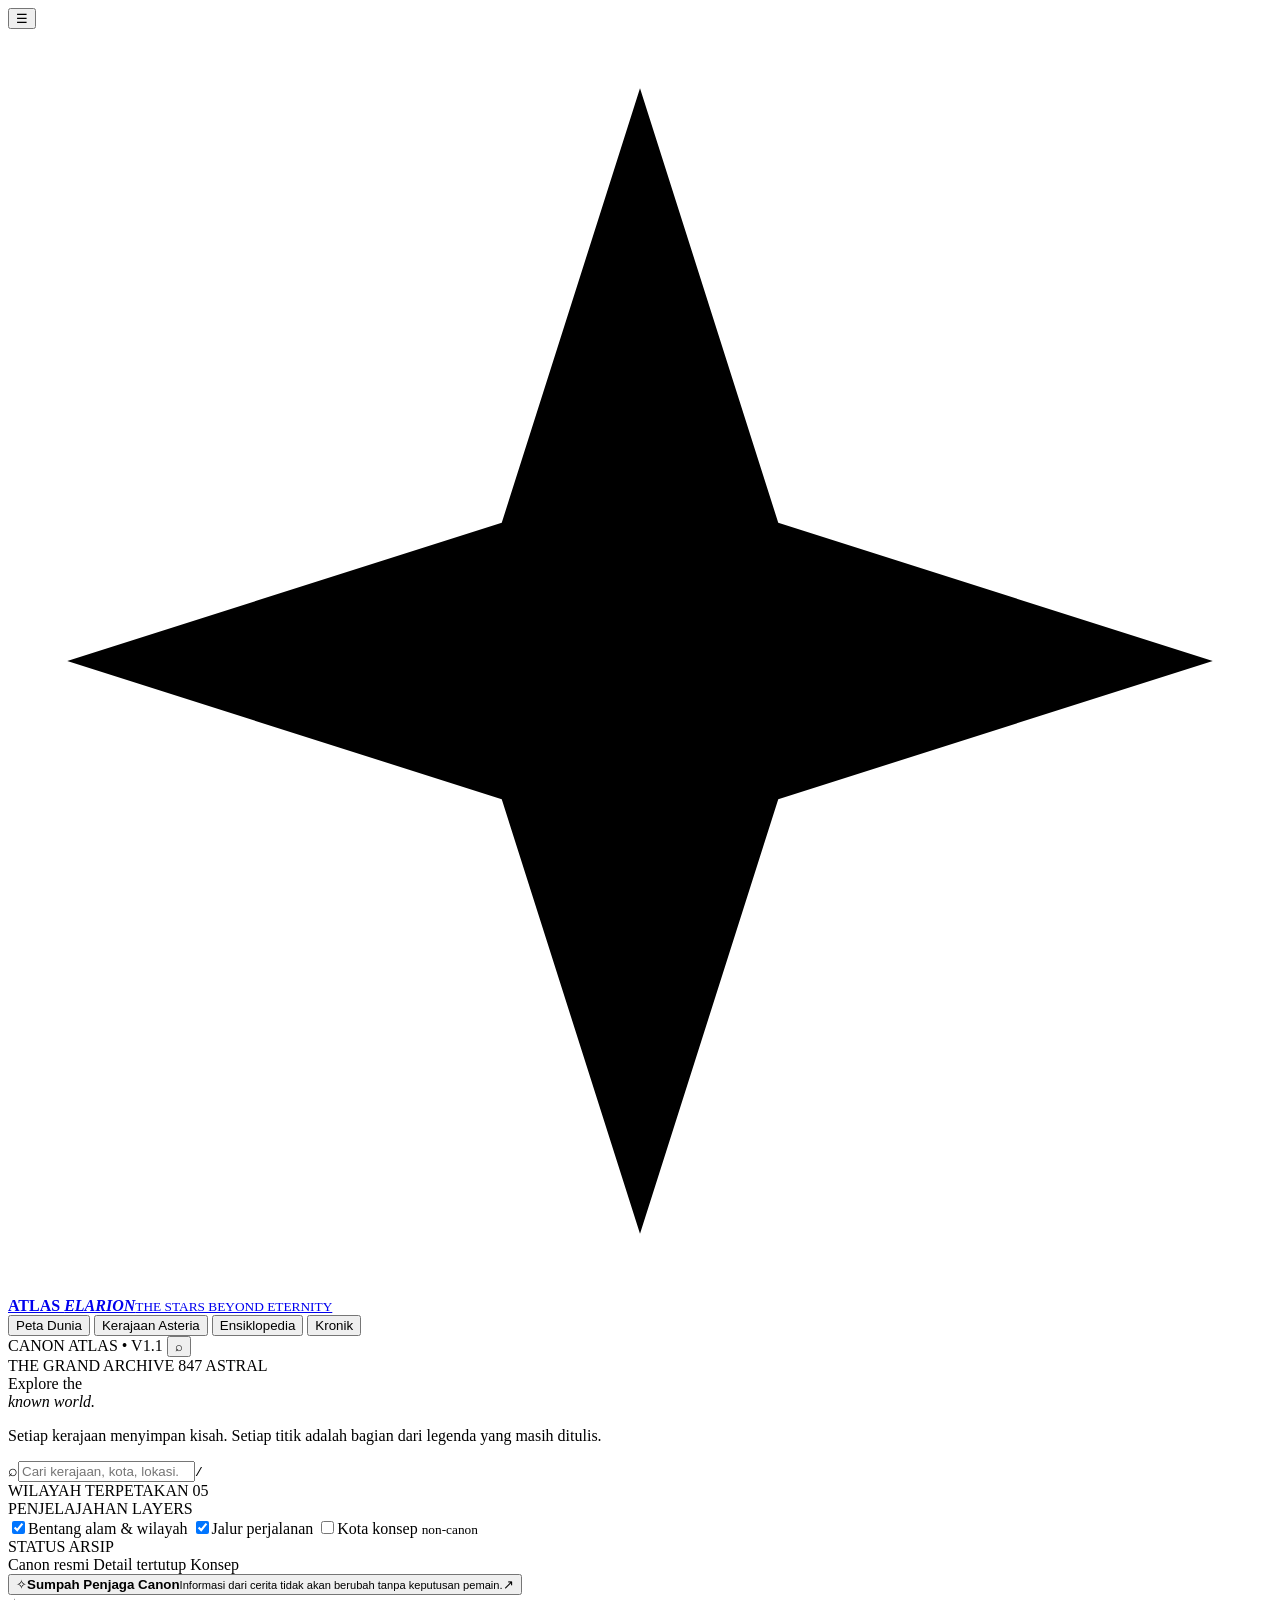
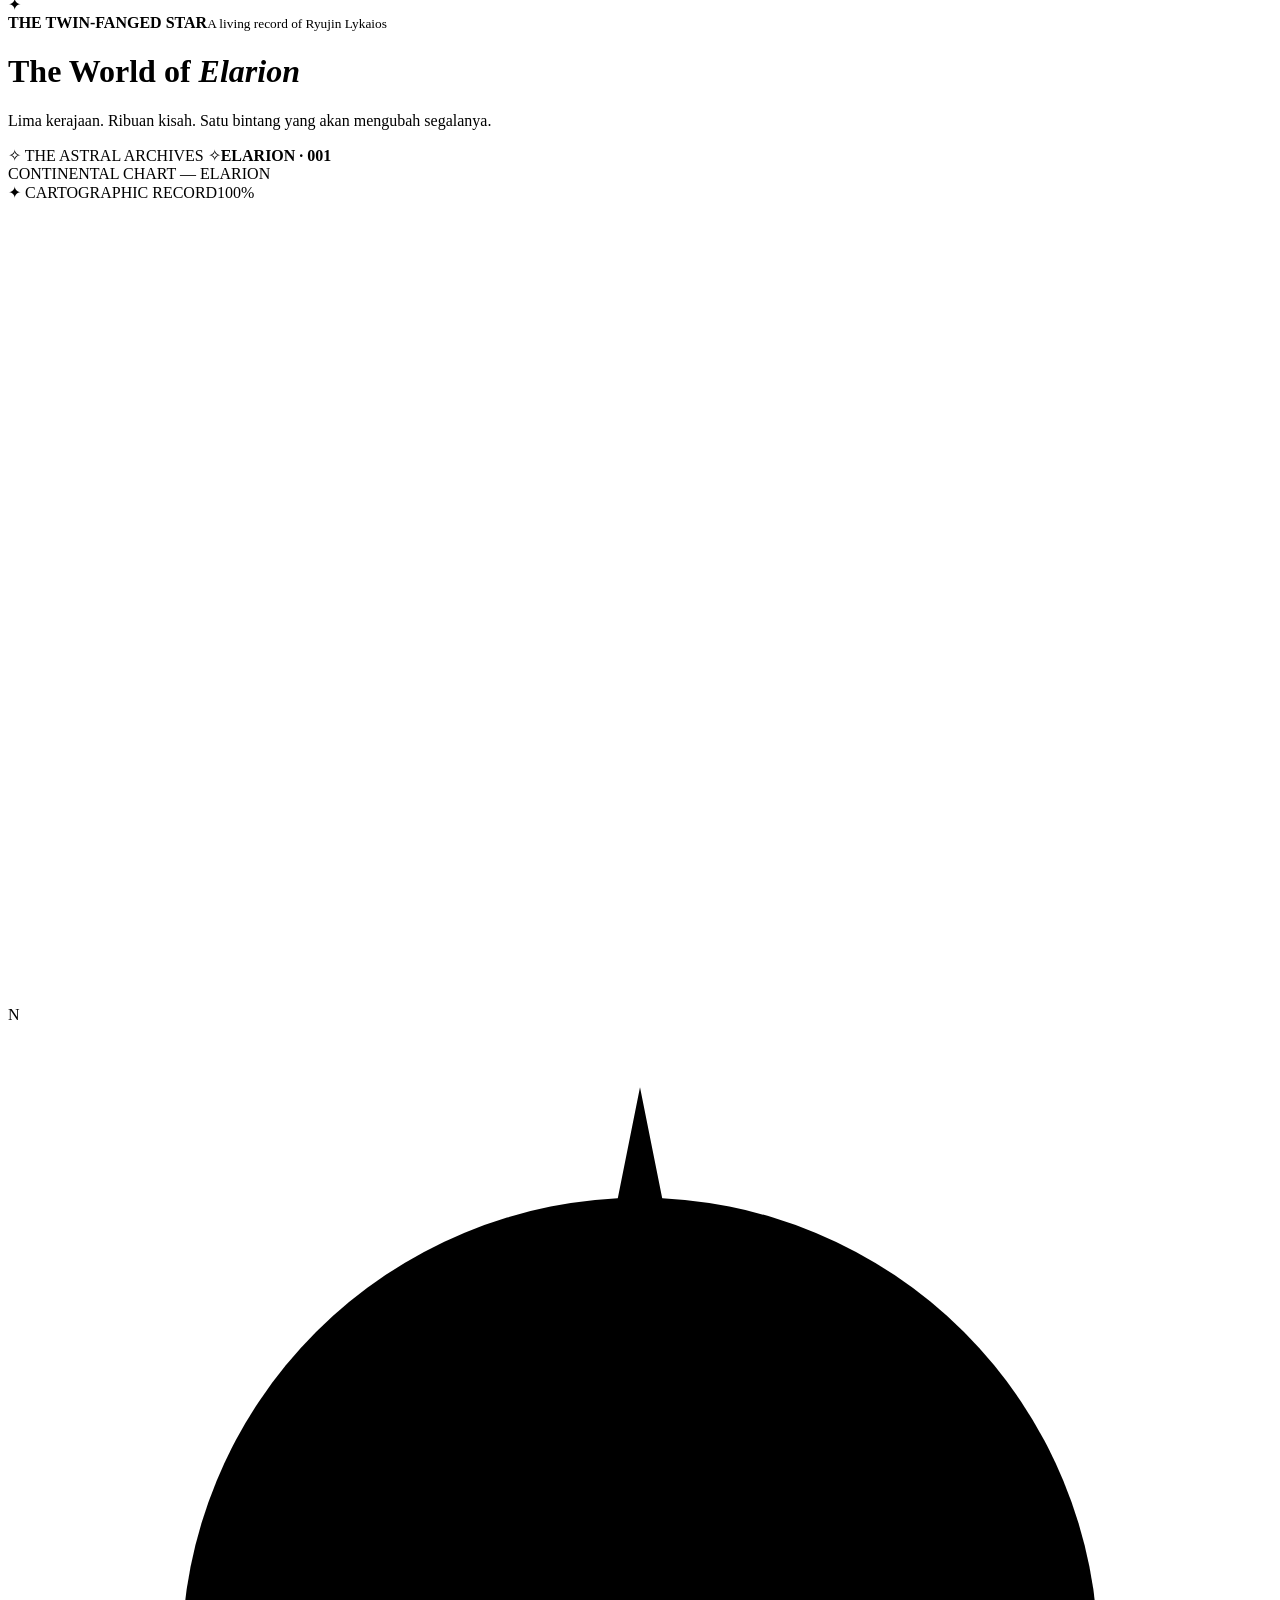
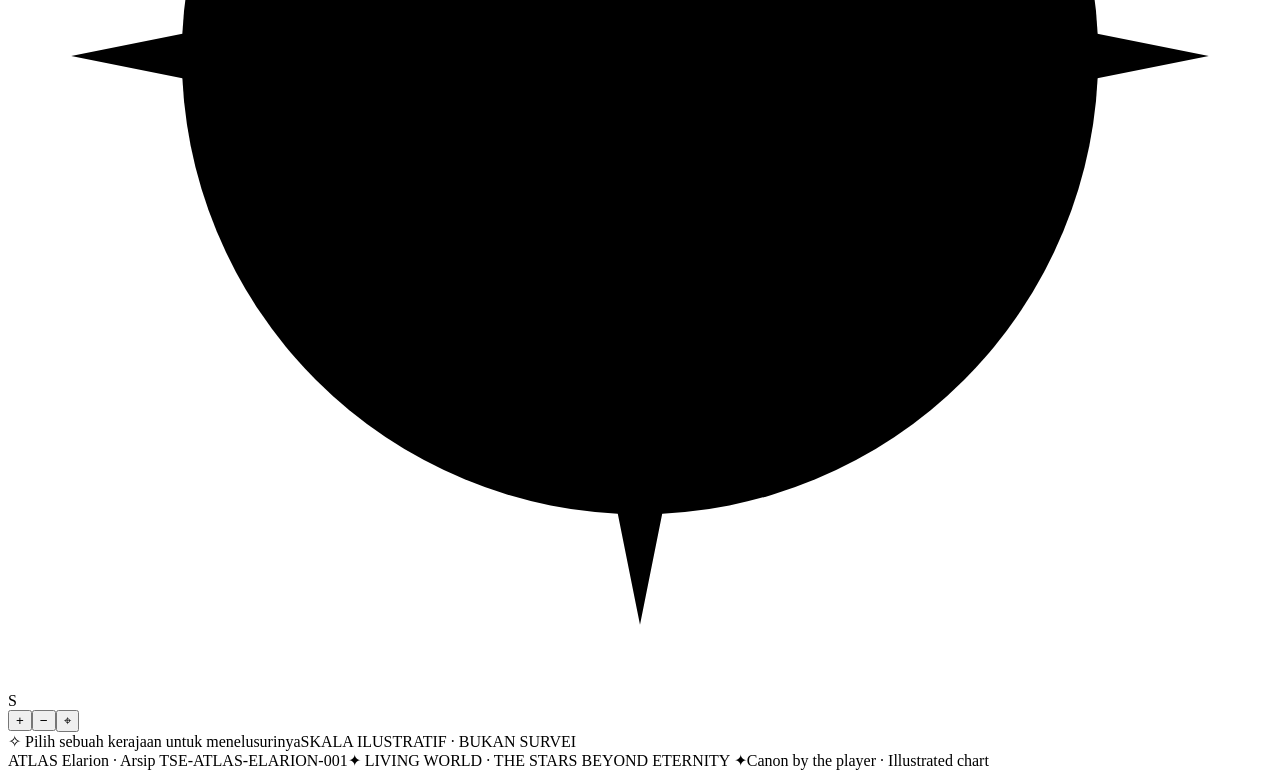
==== atlas-elarion/index.html @ 2f7788b4 "Create standalone Elarion Atlas shell" ====
<!doctype html>
<html lang="id">
<head>
<meta charset="utf-8">
<meta name="viewport" content="width=device-width, initial-scale=1, viewport-fit=cover">
<meta name="theme-color" content="#0b151c">
<meta name="description" content="Atlas interaktif resmi Elarion — jelajahi Asteria, Avelorn, kerajaan tetangga, lokasi dan kronik The Stars Beyond Eternity.">
<meta property="og:title" content="Atlas Resmi Elarion | The Stars Beyond Eternity">
<meta property="og:description" content="A living fantasy atlas. From kingdoms to the streets of Avelorn.">
<title>Atlas Resmi Elarion — The Stars Beyond Eternity</title>
<link rel="icon" href="./icon.svg" type="image/svg+xml">
<link rel="preconnect" href="https://fonts.googleapis.com">
<link rel="preconnect" href="https://fonts.gstatic.com" crossorigin>
<link href="https://fonts.googleapis.com/css2?family=Cinzel:wght@400;500;600;700&family=DM+Sans:wght@400;500;600;700&family=Marcellus&display=swap" rel="stylesheet">
<link rel="stylesheet" href="./style.css">
<script src="./data.js" defer></script>
<script src="./app.js" defer></script>
</head>
<body>
<div class="grain" aria-hidden="true"></div>
<div class="app-shell" id="app">
 <header class="topbar">
  <button class="icon-button mobile-menu" id="menuBtn" aria-label="Buka navigasi">☰</button>
  <a class="brand" href="#world" aria-label="Kembali ke Atlas Elarion">
   <span class="brand-mark"><svg viewBox="0 0 64 64" aria-hidden="true"><path d="M32 3 39 25 61 32 39 39 32 61 25 39 3 32 25 25Z"/><circle cx="32" cy="32" r="8"/></svg></span>
   <span><strong>ATLAS <em>ELARION</em></strong><small>THE STARS BEYOND ETERNITY</small></span>
  </a>
  <nav class="topnav" aria-label="Navigasi utama">
   <button class="nav-link is-active" data-top="world">Peta Dunia</button>
   <button class="nav-link" data-top="asteria">Kerajaan Asteria</button>
   <button class="nav-link" data-top="catalog">Ensiklopedia</button>
   <button class="nav-link" data-top="chronicle">Kronik</button>
  </nav>
  <div class="top-actions">
   <span class="top-edition"><span class="live-dot"></span> CANON ATLAS • V1.1</span>
   <button class="icon-button" id="searchShortcut" aria-label="Cari lokasi">⌕</button>
  </div>
 </header>
 <aside class="sidebar" id="sidebar">
  <div class="sidebar-scroll">
    <div class="eyebrow">THE GRAND ARCHIVE <span class="line"></span> 847 ASTRAL</div>
    <div class="sidebar-title">Explore the<br><em>known world.</em></div>
    <p class="sidebar-desc">Setiap kerajaan menyimpan kisah. Setiap titik adalah bagian dari legenda yang masih ditulis.</p>
    <label class="search-box" for="searchInput"><span>⌕</span><input id="searchInput" type="search" placeholder="Cari kerajaan, kota, lokasi..." autocomplete="off"><kbd>/</kbd></label>
    <div id="searchResults" class="search-results" hidden></div>
    <div class="sidebar-section-title">WILAYAH TERPETAKAN <span>05</span></div>
    <div id="realmList" class="realm-list"></div>
    <div class="sidebar-section-title">PENJELAJAHAN <span>LAYERS</span></div>
    <div class="layer-list">
      <label class="layer-line"><input id="terrainToggle" type="checkbox" checked><span class="checkmark"></span><span>Bentang alam & wilayah</span></label>
      <label class="layer-line"><input id="roadToggle" type="checkbox" checked><span class="checkmark"></span><span>Jalur perjalanan</span></label>
      <label class="layer-line"><input id="conceptToggle" type="checkbox"><span class="checkmark"></span><span>Kota konsep <small>non-canon</small></span></label>
    </div>
    <div class="sidebar-section-title">STATUS ARSIP</div>
    <div class="legend-grid"><span><i class="legend-dot official"></i> Canon resmi</span><span><i class="legend-dot limited"></i> Detail tertutup</span><span><i class="legend-dot draft"></i> Konsep</span></div>
    <button class="archive-note" id="canonInfo"><span>✧</span><span><strong>Sumpah Penjaga Canon</strong><small>Informasi dari cerita tidak akan berubah tanpa keputusan pemain.</small></span><span>↗</span></button>
  </div>
  <div class="sidebar-footer"><span>✦</span><div><strong>THE TWIN-FANGED STAR</strong><small>A living record of Ryujin Lykaios</small></div></div>
 </aside>
 <div id="mobileShade" class="mobile-shade"></div>
 <main class="main-area">
  <div class="atlas-heading">
   <div><div id="breadcrumbs" class="breadcrumbs"></div><h1 id="mapTitle">The World of <em>Elarion</em></h1><p id="mapSubtitle">Lima kerajaan. Ribuan kisah. Satu bintang yang akan mengubah segalanya.</p></div>
   <div class="header-coordinates"><span>✧ THE ASTRAL ARCHIVES ✧</span><strong id="mapCode">ELARION · 001</strong></div>
  </div>
  <section id="atlasView" class="atlas-workspace" aria-label="Peta interaktif">
    <div class="map-card">
      <div class="map-topline"><span><i class="gold-square"></i><span id="mapRegionLabel">CONTINENTAL CHART — ELARION</span></span><div class="map-top-right"><span class="map-live">✦ CARTOGRAPHIC RECORD</span><span id="zoomVal">100%</span></div></div>
      <div id="mapStage" class="map-stage"><svg id="mapSvg" xmlns="http://www.w3.org/2000/svg" viewBox="0 0 1200 760" role="img" aria-label="Peta interaktif dunia Elarion"></svg><div id="mapTooltip" class="map-tooltip" hidden></div><div class="map-vignette"></div><div class="compass" aria-hidden="true"><span>N</span><svg viewBox="0 0 80 80"><circle cx="40" cy="40" r="29"/><path d="M40 4 46 34 76 40 46 46 40 76 34 46 4 40 34 34Z"/><circle cx="40" cy="40" r="5"/></svg><span>S</span></div><div class="map-controls"><button id="zoomIn" aria-label="Perbesar peta">+</button><button id="zoomOut" aria-label="Perkecil peta">−</button><button id="zoomReset" title="Kembali ke ukuran awal" aria-label="Reset zoom">⌖</button></div><div class="map-bottom"><span>✧ <span id="mapHint">Pilih sebuah kerajaan untuk menelusurinya</span></span><span>SKALA ILUSTRATIF · BUKAN SURVEI</span></div></div>
    </div>
    <aside id="dossier" class="dossier" aria-live="polite"></aside>
  </section>
  <section id="catalogView" class="content-view" hidden><div class="content-heading"><span class="eyebrow">THE GRAND ARCHIVE · INDEX</span><h2>Ensiklopedia <em>Lokasi</em></h2><p>Temukan setiap kerajaan, pemukiman, dan lokasi yang telah dicatat. Data canon dibedakan dari konsep pengembangan.</p></div><div id="catalogFilters" class="catalog-filters"></div><div id="catalogGrid" class="catalog-grid"></div></section>
  <section id="chronicleView" class="content-view" hidden><div class="content-heading"><span class="eyebrow">THE ASTRAL CHRONICLE</span><h2>Jejak Sang <em>Bintang</em></h2><p>Peristiwa-peristiwa yang membentuk geografi perjalanan Ryujin Lykaios.</p></div><div id="timeline" class="timeline"></div></section>
  <footer class="main-footer"><span>ATLAS Elarion · Arsip TSE-ATLAS-ELARION-001</span><span>✦ LIVING WORLD · THE STARS BEYOND ETERNITY ✦</span><span>Canon by the player · Illustrated chart</span></footer>
 </main>
</div>
<div id="infoModal" class="modal-wrap" hidden><div class="modal-shade" data-close></div><div class="modal" role="dialog" aria-modal="true" aria-labelledby="modalTitle"><button class="modal-x" data-close aria-label="Tutup">✕</button><div class="eyebrow">ARCHIVE CHARTER</div><h2 id="modalTitle">Penjaga <em>Canon</em></h2><div id="modalContent"></div><button class="ornate-button" data-close>Tutup Arsip</button></div></div>
</body>
</html>
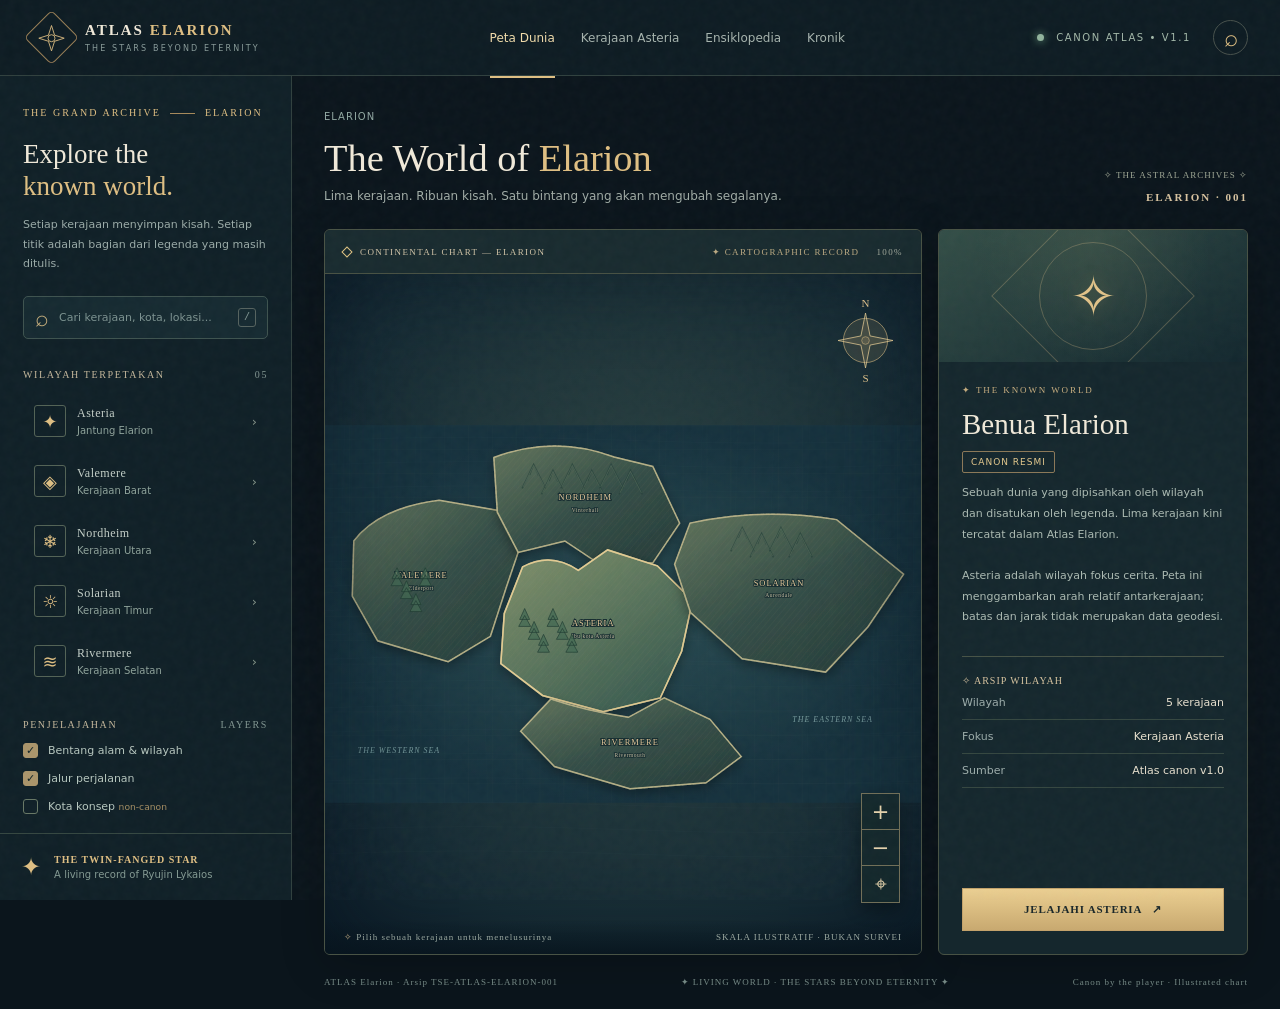
==== commit 533af074: "Refine atlas interactions and canon-safe labels" ====
--- a/atlas-elarion/index.html
+++ b/atlas-elarion/index.html
@@ -38,7 +38,7 @@
  </header>
  <aside class="sidebar" id="sidebar">
   <div class="sidebar-scroll">
-    <div class="eyebrow">THE GRAND ARCHIVE <span class="line"></span> 847 ASTRAL</div>
+    <div class="eyebrow">THE GRAND ARCHIVE <span class="line"></span> ELARION</div>
     <div class="sidebar-title">Explore the<br><em>known world.</em></div>
     <p class="sidebar-desc">Setiap kerajaan menyimpan kisah. Setiap titik adalah bagian dari legenda yang masih ditulis.</p>
     <label class="search-box" for="searchInput"><span>⌕</span><input id="searchInput" type="search" placeholder="Cari kerajaan, kota, lokasi..." autocomplete="off"><kbd>/</kbd></label>
--- a/atlas-elarion/style.css
+++ b/atlas-elarion/style.css
@@ -0,0 +1,3 @@
+:root{--bg:#0b151c;--surface:#10212a;--surface2:#162932;--surface3:#1d3339;--line:#354445;--gold:#dfbf83;--gold-muted:#a68a5b;--text:#f0e9d9;--muted:#99a8a4;--mint:#9db6a4;--sans:"DM Sans",system-ui,sans-serif;--serif:"Cinzel",Georgia,serif;--literary:"Marcellus",Georgia,serif}
+*{box-sizing:border-box}html{scroll-behavior:smooth}body{margin:0;background:var(--bg);color:var(--text);font-family:var(--sans);font-size:13px}button,input{font:inherit}button{cursor:pointer}button:focus-visible,a:focus-visible,input:focus-visible{outline:2px solid var(--gold);outline-offset:3px}a{color:inherit;text-decoration:none}[hidden]{display:none!important}.grain{position:fixed;inset:0;pointer-events:none;z-index:50;opacity:.10;background-image:url("data:image/svg+xml,%3Csvg viewBox='0 0 150 150' xmlns='http://www.w3.org/2000/svg'%3E%3Cfilter id='n'%3E%3CfeTurbulence type='fractalNoise' baseFrequency='.7' numOctaves='3' stitchTiles='stitch'/%3E%3C/filter%3E%3Crect width='100%25' height='100%25' filter='url(%23n)' opacity='.3'/%3E%3C/svg%3E")}
+.app-shell{display:grid;grid-template-columns:292px minmax(0,1fr);grid-template-rows:76px minmax(0,1fr);min-height:100vh}.topbar{height:76px;grid-column:1/-1;display:flex;align-items:center;padding:0 32px;border-bottom:1px solid #30403e;background:#0e1c23;position:sticky;top:0;z-index:22;gap:26px}.brand{display:flex;align-items:center;gap:14px;min-width:265px}.brand-mark{width:39px;height:39px;border:1px solid #997e56;display:grid;place-items:center;transform:rotate(45deg);border-radius:5px}.brand-mark svg{transform:rotate(-45deg);width:28px;fill:none;stroke:var(--gold);stroke-width:2}.brand strong{font-family:var(--serif);font-size:15px;letter-spacing:2px;font-weight:600;display:block}.brand em{color:var(--gold);font-style:normal}.brand small{font-size:8px;letter-spacing:2.15px;color:#899b99;display:block;margin-top:5px}.topnav{display:flex;align-items:center;align-self:stretch;gap:26px;margin:auto}.nav-link{background:none;border:0;color:#a7b4ae;padding:4px 0;position:relative;font-size:12px;white-space:nowrap}.nav-link.is-active{color:#f0dbaa}.nav-link.is-active:after{content:"";position:absolute;bottom:-29px;height:2px;left:0;right:0;background:var(--gold)}.top-actions{display:flex;align-items:center;gap:22px}.top-edition{font-size:10px;letter-spacing:1.6px;color:#a3b8a9;white-space:nowrap}.live-dot{display:inline-block;width:7px;height:7px;border-radius:50%;background:#91b49d;margin-right:7px;box-shadow:0 0 8px #6fa584}.icon-button{border:1px solid #47514c;background:transparent;color:var(--gold);border-radius:50%;height:35px;width:35px;font-size:24px;display:grid;place-items:center}.mobile-menu{display:none}.sidebar{background:#102027;border-right:1px solid #30403e;min-height:calc(100vh - 76px);display:flex;flex-direction:column;position:sticky;top:76px;height:calc(100vh - 76px);z-index:17}.sidebar-scroll{overflow:auto;flex:1;padding:31px 23px 22px;scrollbar-color:#405250 transparent}.eyebrow{font-family:var(--serif);font-size:10px;letter-spacing:2px;color:var(--gold)}.eyebrow .line{display:inline-block;width:25px;height:1px;background:var(--gold-muted);vertical-align:middle;margin:0 5px}.sidebar-title{font-family:var(--literary);font-size:27px;line-height:1.2;margin:20px 0 12px}.sidebar-title em,.content-heading h2 em,.modal h2 em,.atlas-heading h1 em{font-weight:400;color:var(--gold);font-style:normal}.sidebar-desc{font-size:11px;line-height:1.8;color:#9aaba8;margin:0 0 22px}.search-box{display:flex;align-items:center;height:43px;border:1px solid #3e534f;background:#162a31;border-radius:5px;color:#c6ae7c;padding:0 11px;gap:8px}.search-box span{font-size:23px}.search-box input{background:none;border:0;outline:0;color:#f7eee0;width:100%;font-size:11px;min-width:0}.search-box input::placeholder{color:#7c9290}.search-box kbd{font-size:10px;border:1px solid #56635f;border-radius:3px;padding:3px 5px;color:#879c99}.search-results{background:#1a3034;border:1px solid #5e6855;box-shadow:0 12px 30px #0008;position:relative;margin-top:5px;max-height:270px;overflow:auto;z-index:2}.search-results button{display:block;width:100%;background:transparent;color:#ede6d6;border:0;padding:11px 12px;text-align:left;border-bottom:1px solid #344646}.search-results button:hover{background:#28403f}.search-results small{display:block;color:#9dafaa;font-size:10px;margin-top:3px}.sidebar-section-title{font-family:var(--serif);letter-spacing:1.6px;font-size:10px;color:#c4b79c;margin:30px 0 13px;display:flex;justify-content:space-between}.sidebar-section-title span{color:#819691}.realm-list{display:grid;gap:4px}.realm-item{background:transparent;border:1px solid transparent;border-radius:4px;width:100%;text-align:left;display:flex;gap:11px;align-items:center;padding:11px 10px;color:#c5d0c9}.realm-item:hover,.realm-item.active{background:#243934;border-color:#465847}.realm-item .realm-icon{width:32px;height:32px;display:grid;place-items:center;border:1px solid #536356;border-radius:3px;color:var(--gold);font-size:18px}.realm-item strong,.realm-item small{display:block}.realm-item strong{font-family:var(--serif);font-weight:500;font-size:12px;letter-spacing:.5px}.realm-item small{font-size:10px;color:#8fa39b;margin-top:4px}.realm-item .arrow{margin-left:auto;color:#849489}.layer-list{display:grid;gap:13px}.layer-line{display:flex;align-items:center;gap:10px;color:#b7c7bf;font-size:11px;cursor:pointer}.layer-line input{position:absolute;opacity:0}.checkmark{height:15px;width:15px;border:1px solid #687866;display:grid;place-items:center;border-radius:3px}.layer-line input:checked+.checkmark{background:#ab956b;border-color:#ab956b}.layer-line input:checked+.checkmark:after{content:"✓";color:#122528;font-weight:700;font-size:11px}.layer-line small{color:#a58e63}.legend-grid{display:grid;grid-template-columns:1fr 1fr;gap:11px 5px;font-size:10px;color:#a3b4ac}.legend-dot{display:inline-block;width:8px;height:8px;border-radius:50%;margin-right:6px}.official{background:#dfc38c}.limited{background:#809e9d}.draft{background:#b38d77}.archive-note{display:flex;width:100%;align-items:flex-start;gap:10px;margin-top:29px;border:1px solid #71654b;background:#282f2b;color:#efe1bc;border-radius:5px;text-align:left;padding:12px 10px}.archive-note>span:first-child{font-size:23px}.archive-note strong,.archive-note small{display:block}.archive-note strong{font-family:var(--serif);font-size:10px;letter-spacing:.4px}.archive-note small{color:#b3b3a7;font-size:10px;line-height:1.5;margin-top:5px}.sidebar-footer{padding:19px 21px;border-top:1px solid #354741;display:flex;align-items:center;gap:13px;color:var(--gold)}.sidebar-footer>span{font-size:24px}.sidebar-footer strong{font:600 10px var(--serif);letter-spacing:1px;display:block}.sidebar-footer small{display:block;color:#849a93;font-size:10px;margin-top:4px}.main-area{min-width:0;padding:30px 32px 0;display:flex;flex-direction:column}.atlas-heading{display:flex;justify-content:space-between;gap:12px;align-items:flex-end;margin-bottom:23px}.breadcrumbs{display:flex;gap:9px;align-items:center;min-height:21px;font-size:10px;letter-spacing:1px;color:#8ca39f;text-transform:uppercase}.breadcrumbs button{background:none;border:0;padding:0;color:#93aaa4;text-transform:uppercase;font-size:10px;letter-spacing:1px}.breadcrumbs span:last-child{color:var(--gold)}.atlas-heading h1{font-family:var(--literary);font-weight:400;font-size:clamp(29px,3vw,43px);margin:9px 0 7px}.atlas-heading p{color:#a1aca6;font-size:12px;line-height:1.6;margin:0}.header-coordinates{text-align:right;padding:0 0 3px}.header-coordinates span{color:#9ea694;font-family:var(--serif);font-size:9px;letter-spacing:1px}.header-coordinates strong{display:block;font-family:var(--serif);color:#d8c3a0;font-size:11px;letter-spacing:2px;margin-top:10px}.atlas-workspace{display:grid;grid-template-columns:minmax(0,1fr) 310px;gap:16px;align-items:stretch}.map-card{border:1px solid #495345;border-radius:6px;min-width:0;background:#14232a;overflow:hidden;box-shadow:0 10px 45px #0003}.map-topline{height:44px;background:#192b2f;border-bottom:1px solid #485143;display:flex;align-items:center;justify-content:space-between;padding:0 18px;color:#d2c5a8;letter-spacing:1.4px;font-family:var(--serif);font-size:9px}.map-topline>span{display:flex;align-items:center;gap:9px}.gold-square{height:8px;width:8px;transform:rotate(45deg);border:1px solid #e0c483}.map-top-right{display:flex;gap:17px;color:#a2a99c}.map-live{color:#bcaa83}.map-stage{height:min(61vw,680px);min-height:480px;position:relative;overflow:hidden;background:radial-gradient(ellipse at 52% 42%,#2b4241,#162b34 70%,#0c1b27 100%);touch-action:none}.map-stage svg{width:100%;height:100%;display:block;user-select:none}.map-vignette{pointer-events:none;position:absolute;inset:0;box-shadow:inset 0 0 95px #081721a0;z-index:1}.compass{position:absolute;top:23px;right:25px;color:#dfc18a;z-index:3;display:grid;justify-items:center;pointer-events:none;gap:1px;font-family:var(--serif);font-size:11px}.compass svg{width:61px;height:61px;stroke:#ad9a70;fill:#d1b57922;stroke-width:1}.compass svg path{stroke:#e3c992}.map-controls{position:absolute;right:21px;bottom:51px;z-index:4;display:grid;background:#14282be8;border:1px solid #716f58;box-shadow:0 6px 18px #0005}.map-controls button{width:37px;height:36px;border:0;border-bottom:1px solid #716f58;background:transparent;color:#e5d2ac;font-size:21px}.map-controls button:last-child{border-bottom:0}.map-controls button:hover{background:#4a5545}.map-bottom{display:flex;align-items:center;justify-content:space-between;position:absolute;bottom:0;left:0;right:0;padding:12px 19px;z-index:2;background:linear-gradient(transparent,#07141dcc);color:#bba781;font-family:var(--serif);font-size:9px;letter-spacing:1px;gap:10px}.map-bottom span:last-child{color:#9aa79f}.map-tooltip{position:absolute;z-index:5;background:#111e24;border:1px solid #bca06d;color:#e8dbbd;padding:9px 13px;border-radius:4px;pointer-events:none;font-family:var(--serif);font-size:11px;box-shadow:0 6px 25px #0009;max-width:200px}.map-tooltip small{display:block;color:#a5b6ae;font:10px var(--sans);margin-top:4px}.map-svg-label{font:17px var(--serif);letter-spacing:2px;fill:#e5c99a;paint-order:stroke;stroke:#172d30;stroke-width:4;pointer-events:none}.map-svg-small{font:11px var(--serif);letter-spacing:1px;fill:#c9c0a3;paint-order:stroke;stroke:#172d30;stroke-width:3;pointer-events:none}.map-svg-terrain{font:italic 14px var(--literary);letter-spacing:1px;fill:#a5b79c;opacity:.9;paint-order:stroke;stroke:#1a3535;stroke-width:3;pointer-events:none}.map-svg-water{font:italic 16px var(--literary);letter-spacing:2px;fill:#80a5a6;opacity:.9;pointer-events:none}.map-hit{cursor:pointer}.map-hit:hover .marker-core{fill:#fff1bf;filter:drop-shadow(0 0 7px #f5d295)}.map-hit:focus-visible{outline:none;filter:drop-shadow(0 0 7px #efce8f)}.dossier{border:1px solid #485244;background:#15272d;display:flex;flex-direction:column;min-width:0;border-radius:6px;overflow:hidden;box-shadow:0 10px 45px #0003}.dossier-cover{height:132px;position:relative;background:radial-gradient(circle at 50% 10%,#53655260,transparent 60%),linear-gradient(150deg,#334e47,#13272e);display:grid;place-items:center;overflow:hidden}.dossier-cover:before,.dossier-cover:after{content:"";position:absolute;border:1px solid #c3aa7e55;width:142px;height:142px;transform:rotate(45deg)}.dossier-cover:after{width:106px;height:106px;transform:rotate(0deg);border-radius:50%}.dossier-cover>span{font-family:var(--serif);font-size:56px;color:#e1c389;position:relative;z-index:1;text-shadow:0 0 20px #d2b47150}.dossier-body{padding:23px;flex:1;display:flex;flex-direction:column}.dossier-category{color:#c6ad7f;letter-spacing:1.9px;font-family:var(--serif);font-size:9px}.dossier h2{font-family:var(--literary);font-size:29px;font-weight:400;line-height:1.2;margin:12px 0 9px}.dossier p{font-size:11px;color:#abbab2;line-height:1.9;margin:10px 0}.dossier-divider{height:1px;background:#475346;margin:18px 0}.dossier-subtitle{font-family:var(--serif);color:#d8c4a0;font-size:10px;letter-spacing:1px}.dossier-stat{display:flex;justify-content:space-between;font-size:11px;padding:10px 0;border-bottom:1px solid #354740;gap:10px}.dossier-stat span{color:#9dadab}.dossier-stat strong{color:#e7e0ce;font-weight:500;text-align:right}.status-pill{display:inline-block;color:#e5c98d;font-size:9px;letter-spacing:1px;border:1px solid #8b7858;border-radius:2px;padding:5px 8px}.status-pill.concept{color:#e1b3a0;border-color:#ac806b}.status-pill.limited{color:#b6d1ca;border-color:#688786}.dossier-meta{margin-top:16px;font-size:10px;color:#b0bbae;line-height:1.6}.dossier-meta b{color:#d7c7a8;font-weight:500}.dossier-action{display:block;width:100%;border:1px solid #c3a26b;color:#1c292b;background:linear-gradient(#ebcf91,#c8a970);font:600 11px var(--serif);letter-spacing:.8px;margin-top:auto;padding:14px 10px}.dossier-action:hover{filter:brightness(1.09)}.dossier-secondary{display:block;width:100%;background:transparent;color:#e0cc9e;border:1px solid #5c5d4a;margin-top:10px;padding:11px;font-size:11px}.dossier-location-list{display:grid;gap:5px;margin:15px 0}.dossier-location-list button{padding:9px 10px;background:#20363a;border:1px solid #41514a;color:#d9d9cb;text-align:left;font-size:11px}.dossier-location-list button:hover{border-color:#bda674}.main-footer{display:flex;justify-content:space-between;gap:15px;color:#758985;padding:22px 0;font:9px var(--serif);letter-spacing:1px;margin-top:auto}.content-view{min-height:660px;padding-bottom:40px}.content-heading{padding:20px 0 28px}.content-heading h2{font:38px var(--literary);margin:12px 0}.content-heading p{color:#a4b3ac;line-height:1.8;max-width:580px}.catalog-filters{display:flex;flex-wrap:wrap;gap:9px;margin-bottom:22px}.catalog-filters button{background:#1b3036;border:1px solid #4a594f;color:#cbd3c7;padding:10px 14px;font-size:11px}.catalog-filters button.active{background:#bfaa7a;color:#0f1e24}.catalog-grid{display:grid;grid-template-columns:repeat(auto-fill,minmax(210px,1fr));gap:13px}.catalog-card{border:1px solid #43554f;background:linear-gradient(145deg,#1b3439,#11242d);padding:20px;min-height:190px;text-align:left;color:var(--text);display:flex;flex-direction:column}.catalog-card:hover{border-color:#d1b883;transform:translateY(-2px)}.catalog-card .card-icon{font-size:23px;color:var(--gold)}.catalog-card h3{font:19px var(--literary);margin:15px 0 4px}.catalog-card p{font-size:11px;line-height:1.65;color:#abb8ac}.catalog-card .card-bottom{margin-top:auto;color:#d7bb88;letter-spacing:1px;font-size:9px}.timeline{border-left:1px solid #b79c6b;margin:20px 0 0 18px;max-width:790px}.timeline-item{position:relative;padding:0 0 34px 36px}.timeline-item:before{content:"✦";position:absolute;left:-8px;top:0;color:var(--gold);background:var(--bg);font-size:15px}.timeline-item .eyebrow{font-size:10px}.timeline-item h3{font:23px var(--literary);margin:8px 0}.timeline-item p{line-height:1.8;color:#aab9b1;max-width:650px}.modal-wrap{position:fixed;inset:0;z-index:70;display:grid;place-items:center;padding:20px}.modal-shade{position:absolute;inset:0;background:#010a0bc9;backdrop-filter:blur(4px)}.modal{position:relative;width:min(560px,100%);max-height:85vh;overflow-y:auto;border:1px solid #a38c64;background:#152b30;padding:34px;box-shadow:0 20px 90px #000a}.modal h2{font:32px var(--literary)}.modal p{line-height:1.9;color:#b8c5bb}.modal-x{position:absolute;top:18px;right:18px;background:transparent;color:var(--gold);border:0;font-size:18px}.ornate-button{border:1px solid var(--gold);background:#beaa7c;color:#162a2f;padding:11px 18px;margin-top:14px;font:11px var(--serif)}.mobile-shade{display:none}@media(max-width:1250px){.atlas-workspace{grid-template-columns:minmax(0,1fr) 280px}.topbar{gap:15px;padding:0 20px}.topnav{gap:16px}.brand{min-width:245px}.top-edition{display:none}.main-area{padding:25px 22px 0}}@media(max-width:1050px){.app-shell{grid-template-columns:245px minmax(0,1fr)}.topnav{gap:10px}.nav-link{font-size:11px}.brand{min-width:220px}.atlas-workspace{grid-template-columns:1fr}.dossier{display:grid;grid-template-columns:155px 1fr}.dossier-cover{height:100%;min-height:250px}.dossier-body{padding:20px}.map-stage{height:510px}.sidebar-scroll{padding:24px 15px}}@media(max-width:760px){.app-shell{display:block}.topbar{height:65px;padding:0 14px;gap:12px}.brand{min-width:0;flex:1}.brand strong{font-size:12px}.brand small{font-size:7px;letter-spacing:1.3px}.brand-mark{height:31px;width:31px}.brand-mark svg{width:23px}.mobile-menu{display:grid;font-size:19px;flex-shrink:0}.topnav,.top-edition{display:none}.sidebar{position:fixed;top:65px;left:0;bottom:0;height:auto;width:min(310px,85vw);transform:translateX(-105%);transition:transform .2s;box-shadow:10px 0 40px #0008}.sidebar.open{transform:translateX(0)}.mobile-shade.open{display:block;position:fixed;inset:65px 0 0;background:#0009;z-index:16}.main-area{padding:20px 12px 0}.atlas-heading{margin-bottom:18px}.atlas-heading h1{font-size:29px}.atlas-heading p{font-size:11px}.header-coordinates{display:none}.map-topline{font-size:8px;padding:0 10px}.map-live{display:none}.map-stage{height:490px;min-height:0}.compass{right:12px;top:10px}.compass svg{width:46px;height:46px}.map-bottom{font-size:8px;padding:10px;flex-wrap:wrap}.map-controls{bottom:60px;right:11px}.dossier{display:block}.dossier-cover{height:110px;min-height:0}.dossier-body{padding:20px}.dossier h2{font-size:24px}.main-footer{flex-wrap:wrap;justify-content:center;text-align:center;font-size:8px}.content-heading h2{font-size:30px}.catalog-grid{grid-template-columns:repeat(2,minmax(0,1fr))}.catalog-card{padding:13px;min-height:190px}.catalog-card h3{font-size:16px}}@media(max-width:390px){.catalog-grid{grid-template-columns:1fr}.brand small{letter-spacing:.7px}.map-stage{height:420px}}@media(prefers-reduced-motion:reduce){*,*:before,*:after{scroll-behavior:auto!important;transition:none!important;animation:none!important}}
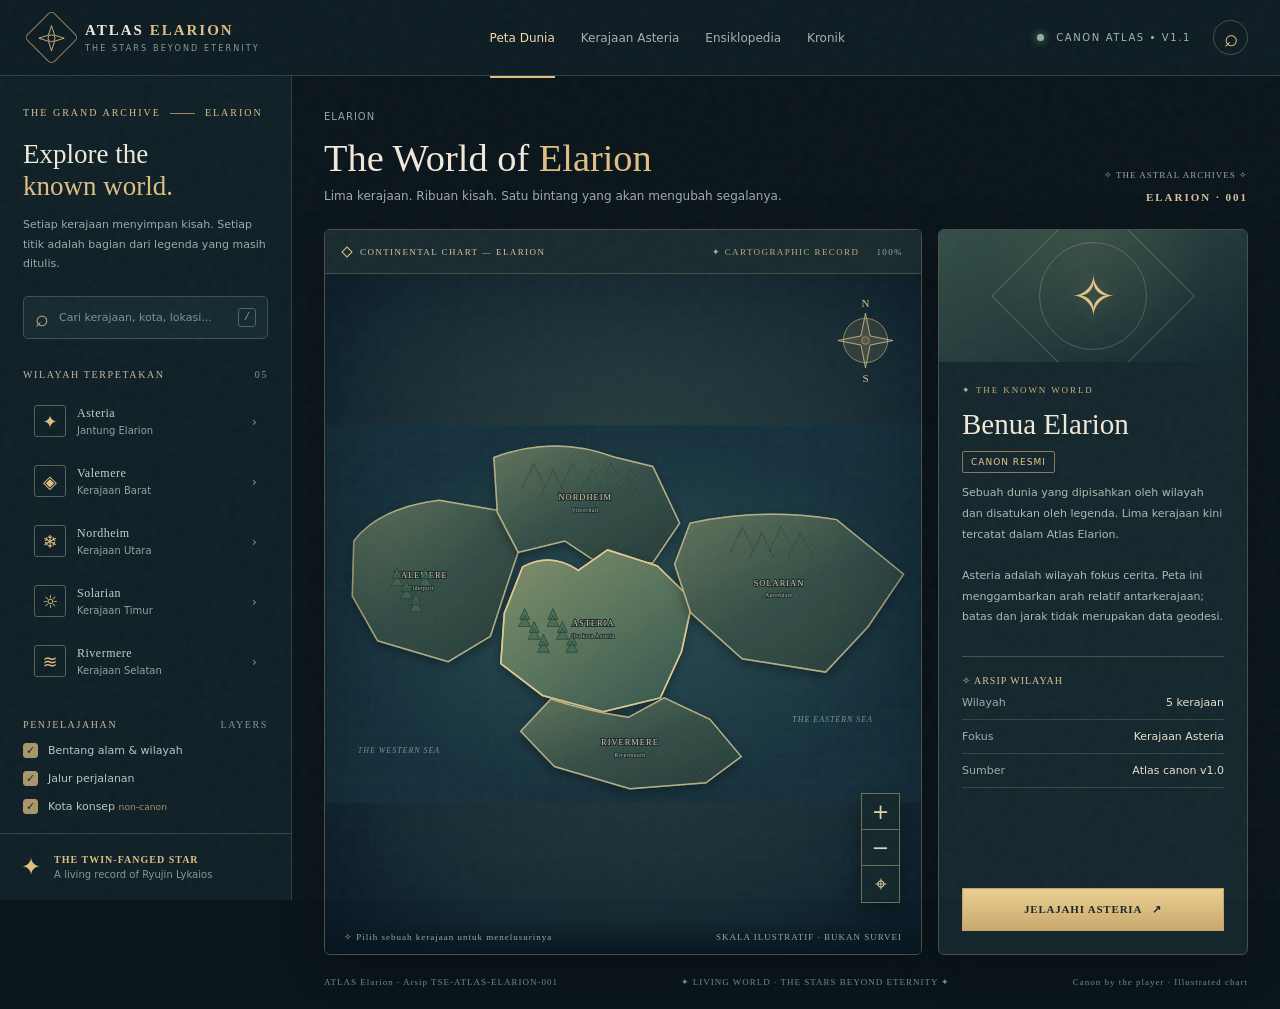
==== commit 2b98498f: "Show clearly labeled proposed Asteria settlements in the immersive atlas" ====
--- a/atlas-elarion/index.html
+++ b/atlas-elarion/index.html
@@ -49,7 +49,7 @@
     <div class="layer-list">
       <label class="layer-line"><input id="terrainToggle" type="checkbox" checked><span class="checkmark"></span><span>Bentang alam & wilayah</span></label>
       <label class="layer-line"><input id="roadToggle" type="checkbox" checked><span class="checkmark"></span><span>Jalur perjalanan</span></label>
-      <label class="layer-line"><input id="conceptToggle" type="checkbox"><span class="checkmark"></span><span>Kota konsep <small>non-canon</small></span></label>
+      <label class="layer-line"><input id="conceptToggle" type="checkbox" checked><span class="checkmark"></span><span>Kota konsep <small>non-canon</small></span></label>
     </div>
     <div class="sidebar-section-title">STATUS ARSIP</div>
     <div class="legend-grid"><span><i class="legend-dot official"></i> Canon resmi</span><span><i class="legend-dot limited"></i> Detail tertutup</span><span><i class="legend-dot draft"></i> Konsep</span></div>
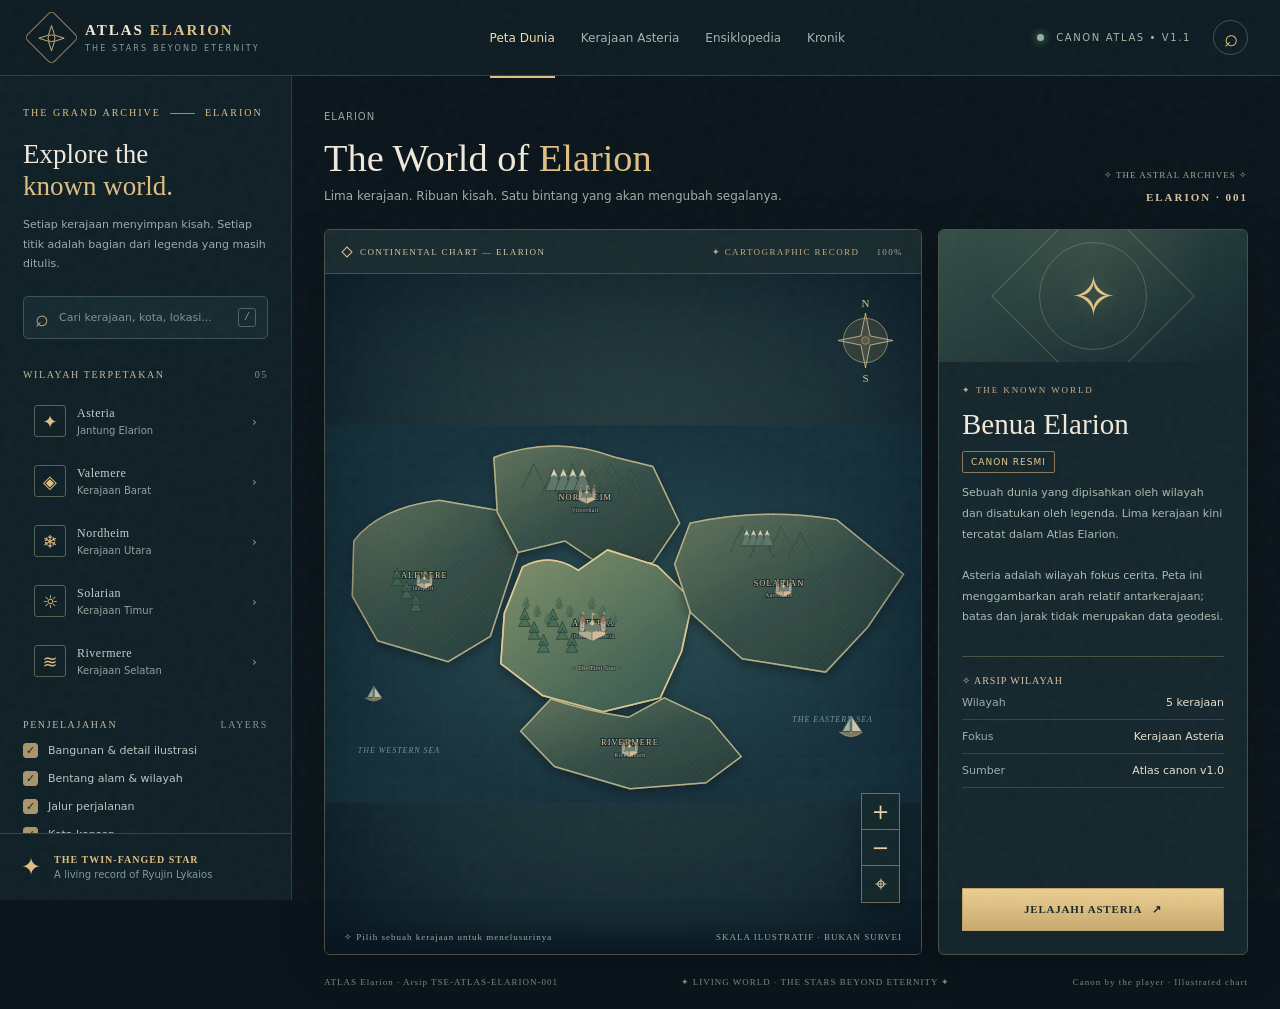
==== commit fdecfbb8: "Enable detailed map art layer controls" ====
--- a/atlas-elarion/index.html
+++ b/atlas-elarion/index.html
@@ -14,6 +14,7 @@
 <link href="https://fonts.googleapis.com/css2?family=Cinzel:wght@400;500;600;700&family=DM+Sans:wght@400;500;600;700&family=Marcellus&display=swap" rel="stylesheet">
 <link rel="stylesheet" href="./style.css">
 <script src="./data.js" defer></script>
+<script src="./map-art.js" defer></script>
 <script src="./app.js" defer></script>
 </head>
 <body>
@@ -47,6 +48,7 @@
     <div id="realmList" class="realm-list"></div>
     <div class="sidebar-section-title">PENJELAJAHAN <span>LAYERS</span></div>
     <div class="layer-list">
+      <label class="layer-line"><input id="buildingToggle" type="checkbox" checked><span class="checkmark"></span><span>Bangunan & detail ilustrasi</span></label>
       <label class="layer-line"><input id="terrainToggle" type="checkbox" checked><span class="checkmark"></span><span>Bentang alam & wilayah</span></label>
       <label class="layer-line"><input id="roadToggle" type="checkbox" checked><span class="checkmark"></span><span>Jalur perjalanan</span></label>
       <label class="layer-line"><input id="conceptToggle" type="checkbox" checked><span class="checkmark"></span><span>Kota konsep <small>non-canon</small></span></label>
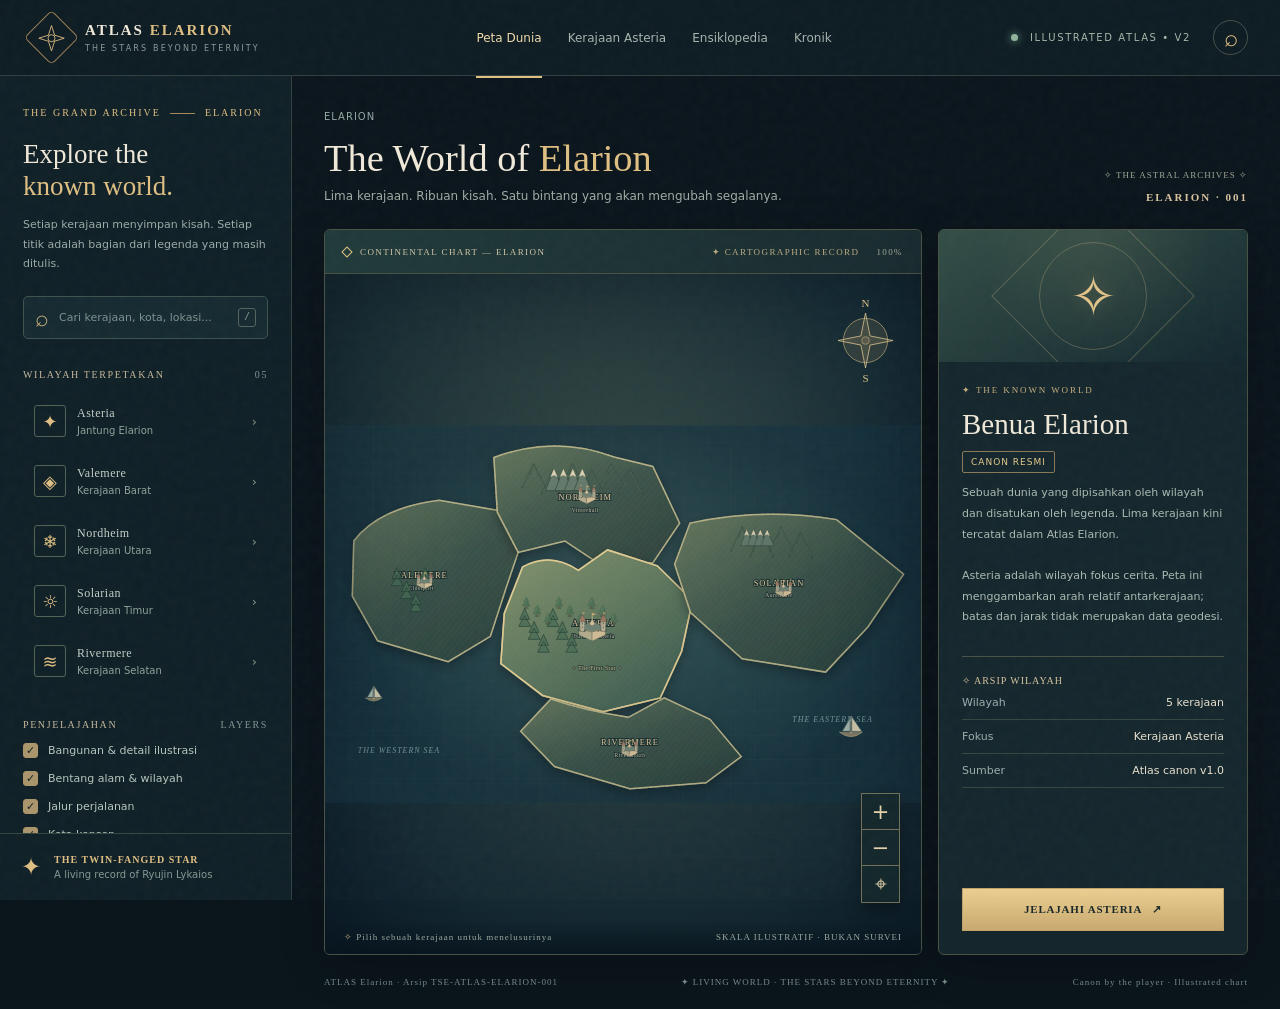
==== commit d5a448ea: "Version illustrated atlas V2 and refresh browser assets" ====
--- a/atlas-elarion/index.html
+++ b/atlas-elarion/index.html
@@ -12,10 +12,10 @@
 <link rel="preconnect" href="https://fonts.googleapis.com">
 <link rel="preconnect" href="https://fonts.gstatic.com" crossorigin>
 <link href="https://fonts.googleapis.com/css2?family=Cinzel:wght@400;500;600;700&family=DM+Sans:wght@400;500;600;700&family=Marcellus&display=swap" rel="stylesheet">
-<link rel="stylesheet" href="./style.css">
-<script src="./data.js" defer></script>
-<script src="./map-art.js" defer></script>
-<script src="./app.js" defer></script>
+<link rel="stylesheet" href="./style.css?v=2">
+<script src="./data.js?v=2" defer></script>
+<script src="./map-art.js?v=2" defer></script>
+<script src="./app.js?v=2" defer></script>
 </head>
 <body>
 <div class="grain" aria-hidden="true"></div>
@@ -33,7 +33,7 @@
    <button class="nav-link" data-top="chronicle">Kronik</button>
   </nav>
   <div class="top-actions">
-   <span class="top-edition"><span class="live-dot"></span> CANON ATLAS • V1.1</span>
+   <span class="top-edition"><span class="live-dot"></span> ILLUSTRATED ATLAS • V2</span>
    <button class="icon-button" id="searchShortcut" aria-label="Cari lokasi">⌕</button>
   </div>
  </header>
--- a/atlas-elarion/style.css
+++ b/atlas-elarion/style.css
@@ -1,3 +1,5 @@
 :root{--bg:#0b151c;--surface:#10212a;--surface2:#162932;--surface3:#1d3339;--line:#354445;--gold:#dfbf83;--gold-muted:#a68a5b;--text:#f0e9d9;--muted:#99a8a4;--mint:#9db6a4;--sans:"DM Sans",system-ui,sans-serif;--serif:"Cinzel",Georgia,serif;--literary:"Marcellus",Georgia,serif}
 *{box-sizing:border-box}html{scroll-behavior:smooth}body{margin:0;background:var(--bg);color:var(--text);font-family:var(--sans);font-size:13px}button,input{font:inherit}button{cursor:pointer}button:focus-visible,a:focus-visible,input:focus-visible{outline:2px solid var(--gold);outline-offset:3px}a{color:inherit;text-decoration:none}[hidden]{display:none!important}.grain{position:fixed;inset:0;pointer-events:none;z-index:50;opacity:.10;background-image:url("data:image/svg+xml,%3Csvg viewBox='0 0 150 150' xmlns='http://www.w3.org/2000/svg'%3E%3Cfilter id='n'%3E%3CfeTurbulence type='fractalNoise' baseFrequency='.7' numOctaves='3' stitchTiles='stitch'/%3E%3C/filter%3E%3Crect width='100%25' height='100%25' filter='url(%23n)' opacity='.3'/%3E%3C/svg%3E")}
-.app-shell{display:grid;grid-template-columns:292px minmax(0,1fr);grid-template-rows:76px minmax(0,1fr);min-height:100vh}.topbar{height:76px;grid-column:1/-1;display:flex;align-items:center;padding:0 32px;border-bottom:1px solid #30403e;background:#0e1c23;position:sticky;top:0;z-index:22;gap:26px}.brand{display:flex;align-items:center;gap:14px;min-width:265px}.brand-mark{width:39px;height:39px;border:1px solid #997e56;display:grid;place-items:center;transform:rotate(45deg);border-radius:5px}.brand-mark svg{transform:rotate(-45deg);width:28px;fill:none;stroke:var(--gold);stroke-width:2}.brand strong{font-family:var(--serif);font-size:15px;letter-spacing:2px;font-weight:600;display:block}.brand em{color:var(--gold);font-style:normal}.brand small{font-size:8px;letter-spacing:2.15px;color:#899b99;display:block;margin-top:5px}.topnav{display:flex;align-items:center;align-self:stretch;gap:26px;margin:auto}.nav-link{background:none;border:0;color:#a7b4ae;padding:4px 0;position:relative;font-size:12px;white-space:nowrap}.nav-link.is-active{color:#f0dbaa}.nav-link.is-active:after{content:"";position:absolute;bottom:-29px;height:2px;left:0;right:0;background:var(--gold)}.top-actions{display:flex;align-items:center;gap:22px}.top-edition{font-size:10px;letter-spacing:1.6px;color:#a3b8a9;white-space:nowrap}.live-dot{display:inline-block;width:7px;height:7px;border-radius:50%;background:#91b49d;margin-right:7px;box-shadow:0 0 8px #6fa584}.icon-button{border:1px solid #47514c;background:transparent;color:var(--gold);border-radius:50%;height:35px;width:35px;font-size:24px;display:grid;place-items:center}.mobile-menu{display:none}.sidebar{background:#102027;border-right:1px solid #30403e;min-height:calc(100vh - 76px);display:flex;flex-direction:column;position:sticky;top:76px;height:calc(100vh - 76px);z-index:17}.sidebar-scroll{overflow:auto;flex:1;padding:31px 23px 22px;scrollbar-color:#405250 transparent}.eyebrow{font-family:var(--serif);font-size:10px;letter-spacing:2px;color:var(--gold)}.eyebrow .line{display:inline-block;width:25px;height:1px;background:var(--gold-muted);vertical-align:middle;margin:0 5px}.sidebar-title{font-family:var(--literary);font-size:27px;line-height:1.2;margin:20px 0 12px}.sidebar-title em,.content-heading h2 em,.modal h2 em,.atlas-heading h1 em{font-weight:400;color:var(--gold);font-style:normal}.sidebar-desc{font-size:11px;line-height:1.8;color:#9aaba8;margin:0 0 22px}.search-box{display:flex;align-items:center;height:43px;border:1px solid #3e534f;background:#162a31;border-radius:5px;color:#c6ae7c;padding:0 11px;gap:8px}.search-box span{font-size:23px}.search-box input{background:none;border:0;outline:0;color:#f7eee0;width:100%;font-size:11px;min-width:0}.search-box input::placeholder{color:#7c9290}.search-box kbd{font-size:10px;border:1px solid #56635f;border-radius:3px;padding:3px 5px;color:#879c99}.search-results{background:#1a3034;border:1px solid #5e6855;box-shadow:0 12px 30px #0008;position:relative;margin-top:5px;max-height:270px;overflow:auto;z-index:2}.search-results button{display:block;width:100%;background:transparent;color:#ede6d6;border:0;padding:11px 12px;text-align:left;border-bottom:1px solid #344646}.search-results button:hover{background:#28403f}.search-results small{display:block;color:#9dafaa;font-size:10px;margin-top:3px}.sidebar-section-title{font-family:var(--serif);letter-spacing:1.6px;font-size:10px;color:#c4b79c;margin:30px 0 13px;display:flex;justify-content:space-between}.sidebar-section-title span{color:#819691}.realm-list{display:grid;gap:4px}.realm-item{background:transparent;border:1px solid transparent;border-radius:4px;width:100%;text-align:left;display:flex;gap:11px;align-items:center;padding:11px 10px;color:#c5d0c9}.realm-item:hover,.realm-item.active{background:#243934;border-color:#465847}.realm-item .realm-icon{width:32px;height:32px;display:grid;place-items:center;border:1px solid #536356;border-radius:3px;color:var(--gold);font-size:18px}.realm-item strong,.realm-item small{display:block}.realm-item strong{font-family:var(--serif);font-weight:500;font-size:12px;letter-spacing:.5px}.realm-item small{font-size:10px;color:#8fa39b;margin-top:4px}.realm-item .arrow{margin-left:auto;color:#849489}.layer-list{display:grid;gap:13px}.layer-line{display:flex;align-items:center;gap:10px;color:#b7c7bf;font-size:11px;cursor:pointer}.layer-line input{position:absolute;opacity:0}.checkmark{height:15px;width:15px;border:1px solid #687866;display:grid;place-items:center;border-radius:3px}.layer-line input:checked+.checkmark{background:#ab956b;border-color:#ab956b}.layer-line input:checked+.checkmark:after{content:"✓";color:#122528;font-weight:700;font-size:11px}.layer-line small{color:#a58e63}.legend-grid{display:grid;grid-template-columns:1fr 1fr;gap:11px 5px;font-size:10px;color:#a3b4ac}.legend-dot{display:inline-block;width:8px;height:8px;border-radius:50%;margin-right:6px}.official{background:#dfc38c}.limited{background:#809e9d}.draft{background:#b38d77}.archive-note{display:flex;width:100%;align-items:flex-start;gap:10px;margin-top:29px;border:1px solid #71654b;background:#282f2b;color:#efe1bc;border-radius:5px;text-align:left;padding:12px 10px}.archive-note>span:first-child{font-size:23px}.archive-note strong,.archive-note small{display:block}.archive-note strong{font-family:var(--serif);font-size:10px;letter-spacing:.4px}.archive-note small{color:#b3b3a7;font-size:10px;line-height:1.5;margin-top:5px}.sidebar-footer{padding:19px 21px;border-top:1px solid #354741;display:flex;align-items:center;gap:13px;color:var(--gold)}.sidebar-footer>span{font-size:24px}.sidebar-footer strong{font:600 10px var(--serif);letter-spacing:1px;display:block}.sidebar-footer small{display:block;color:#849a93;font-size:10px;margin-top:4px}.main-area{min-width:0;padding:30px 32px 0;display:flex;flex-direction:column}.atlas-heading{display:flex;justify-content:space-between;gap:12px;align-items:flex-end;margin-bottom:23px}.breadcrumbs{display:flex;gap:9px;align-items:center;min-height:21px;font-size:10px;letter-spacing:1px;color:#8ca39f;text-transform:uppercase}.breadcrumbs button{background:none;border:0;padding:0;color:#93aaa4;text-transform:uppercase;font-size:10px;letter-spacing:1px}.breadcrumbs span:last-child{color:var(--gold)}.atlas-heading h1{font-family:var(--literary);font-weight:400;font-size:clamp(29px,3vw,43px);margin:9px 0 7px}.atlas-heading p{color:#a1aca6;font-size:12px;line-height:1.6;margin:0}.header-coordinates{text-align:right;padding:0 0 3px}.header-coordinates span{color:#9ea694;font-family:var(--serif);font-size:9px;letter-spacing:1px}.header-coordinates strong{display:block;font-family:var(--serif);color:#d8c3a0;font-size:11px;letter-spacing:2px;margin-top:10px}.atlas-workspace{display:grid;grid-template-columns:minmax(0,1fr) 310px;gap:16px;align-items:stretch}.map-card{border:1px solid #495345;border-radius:6px;min-width:0;background:#14232a;overflow:hidden;box-shadow:0 10px 45px #0003}.map-topline{height:44px;background:#192b2f;border-bottom:1px solid #485143;display:flex;align-items:center;justify-content:space-between;padding:0 18px;color:#d2c5a8;letter-spacing:1.4px;font-family:var(--serif);font-size:9px}.map-topline>span{display:flex;align-items:center;gap:9px}.gold-square{height:8px;width:8px;transform:rotate(45deg);border:1px solid #e0c483}.map-top-right{display:flex;gap:17px;color:#a2a99c}.map-live{color:#bcaa83}.map-stage{height:min(61vw,680px);min-height:480px;position:relative;overflow:hidden;background:radial-gradient(ellipse at 52% 42%,#2b4241,#162b34 70%,#0c1b27 100%);touch-action:none}.map-stage svg{width:100%;height:100%;display:block;user-select:none}.map-vignette{pointer-events:none;position:absolute;inset:0;box-shadow:inset 0 0 95px #081721a0;z-index:1}.compass{position:absolute;top:23px;right:25px;color:#dfc18a;z-index:3;display:grid;justify-items:center;pointer-events:none;gap:1px;font-family:var(--serif);font-size:11px}.compass svg{width:61px;height:61px;stroke:#ad9a70;fill:#d1b57922;stroke-width:1}.compass svg path{stroke:#e3c992}.map-controls{position:absolute;right:21px;bottom:51px;z-index:4;display:grid;background:#14282be8;border:1px solid #716f58;box-shadow:0 6px 18px #0005}.map-controls button{width:37px;height:36px;border:0;border-bottom:1px solid #716f58;background:transparent;color:#e5d2ac;font-size:21px}.map-controls button:last-child{border-bottom:0}.map-controls button:hover{background:#4a5545}.map-bottom{display:flex;align-items:center;justify-content:space-between;position:absolute;bottom:0;left:0;right:0;padding:12px 19px;z-index:2;background:linear-gradient(transparent,#07141dcc);color:#bba781;font-family:var(--serif);font-size:9px;letter-spacing:1px;gap:10px}.map-bottom span:last-child{color:#9aa79f}.map-tooltip{position:absolute;z-index:5;background:#111e24;border:1px solid #bca06d;color:#e8dbbd;padding:9px 13px;border-radius:4px;pointer-events:none;font-family:var(--serif);font-size:11px;box-shadow:0 6px 25px #0009;max-width:200px}.map-tooltip small{display:block;color:#a5b6ae;font:10px var(--sans);margin-top:4px}.map-svg-label{font:17px var(--serif);letter-spacing:2px;fill:#e5c99a;paint-order:stroke;stroke:#172d30;stroke-width:4;pointer-events:none}.map-svg-small{font:11px var(--serif);letter-spacing:1px;fill:#c9c0a3;paint-order:stroke;stroke:#172d30;stroke-width:3;pointer-events:none}.map-svg-terrain{font:italic 14px var(--literary);letter-spacing:1px;fill:#a5b79c;opacity:.9;paint-order:stroke;stroke:#1a3535;stroke-width:3;pointer-events:none}.map-svg-water{font:italic 16px var(--literary);letter-spacing:2px;fill:#80a5a6;opacity:.9;pointer-events:none}.map-hit{cursor:pointer}.map-hit:hover .marker-core{fill:#fff1bf;filter:drop-shadow(0 0 7px #f5d295)}.map-hit:focus-visible{outline:none;filter:drop-shadow(0 0 7px #efce8f)}.dossier{border:1px solid #485244;background:#15272d;display:flex;flex-direction:column;min-width:0;border-radius:6px;overflow:hidden;box-shadow:0 10px 45px #0003}.dossier-cover{height:132px;position:relative;background:radial-gradient(circle at 50% 10%,#53655260,transparent 60%),linear-gradient(150deg,#334e47,#13272e);display:grid;place-items:center;overflow:hidden}.dossier-cover:before,.dossier-cover:after{content:"";position:absolute;border:1px solid #c3aa7e55;width:142px;height:142px;transform:rotate(45deg)}.dossier-cover:after{width:106px;height:106px;transform:rotate(0deg);border-radius:50%}.dossier-cover>span{font-family:var(--serif);font-size:56px;color:#e1c389;position:relative;z-index:1;text-shadow:0 0 20px #d2b47150}.dossier-body{padding:23px;flex:1;display:flex;flex-direction:column}.dossier-category{color:#c6ad7f;letter-spacing:1.9px;font-family:var(--serif);font-size:9px}.dossier h2{font-family:var(--literary);font-size:29px;font-weight:400;line-height:1.2;margin:12px 0 9px}.dossier p{font-size:11px;color:#abbab2;line-height:1.9;margin:10px 0}.dossier-divider{height:1px;background:#475346;margin:18px 0}.dossier-subtitle{font-family:var(--serif);color:#d8c4a0;font-size:10px;letter-spacing:1px}.dossier-stat{display:flex;justify-content:space-between;font-size:11px;padding:10px 0;border-bottom:1px solid #354740;gap:10px}.dossier-stat span{color:#9dadab}.dossier-stat strong{color:#e7e0ce;font-weight:500;text-align:right}.status-pill{display:inline-block;color:#e5c98d;font-size:9px;letter-spacing:1px;border:1px solid #8b7858;border-radius:2px;padding:5px 8px}.status-pill.concept{color:#e1b3a0;border-color:#ac806b}.status-pill.limited{color:#b6d1ca;border-color:#688786}.dossier-meta{margin-top:16px;font-size:10px;color:#b0bbae;line-height:1.6}.dossier-meta b{color:#d7c7a8;font-weight:500}.dossier-action{display:block;width:100%;border:1px solid #c3a26b;color:#1c292b;background:linear-gradient(#ebcf91,#c8a970);font:600 11px var(--serif);letter-spacing:.8px;margin-top:auto;padding:14px 10px}.dossier-action:hover{filter:brightness(1.09)}.dossier-secondary{display:block;width:100%;background:transparent;color:#e0cc9e;border:1px solid #5c5d4a;margin-top:10px;padding:11px;font-size:11px}.dossier-location-list{display:grid;gap:5px;margin:15px 0}.dossier-location-list button{padding:9px 10px;background:#20363a;border:1px solid #41514a;color:#d9d9cb;text-align:left;font-size:11px}.dossier-location-list button:hover{border-color:#bda674}.main-footer{display:flex;justify-content:space-between;gap:15px;color:#758985;padding:22px 0;font:9px var(--serif);letter-spacing:1px;margin-top:auto}.content-view{min-height:660px;padding-bottom:40px}.content-heading{padding:20px 0 28px}.content-heading h2{font:38px var(--literary);margin:12px 0}.content-heading p{color:#a4b3ac;line-height:1.8;max-width:580px}.catalog-filters{display:flex;flex-wrap:wrap;gap:9px;margin-bottom:22px}.catalog-filters button{background:#1b3036;border:1px solid #4a594f;color:#cbd3c7;padding:10px 14px;font-size:11px}.catalog-filters button.active{background:#bfaa7a;color:#0f1e24}.catalog-grid{display:grid;grid-template-columns:repeat(auto-fill,minmax(210px,1fr));gap:13px}.catalog-card{border:1px solid #43554f;background:linear-gradient(145deg,#1b3439,#11242d);padding:20px;min-height:190px;text-align:left;color:var(--text);display:flex;flex-direction:column}.catalog-card:hover{border-color:#d1b883;transform:translateY(-2px)}.catalog-card .card-icon{font-size:23px;color:var(--gold)}.catalog-card h3{font:19px var(--literary);margin:15px 0 4px}.catalog-card p{font-size:11px;line-height:1.65;color:#abb8ac}.catalog-card .card-bottom{margin-top:auto;color:#d7bb88;letter-spacing:1px;font-size:9px}.timeline{border-left:1px solid #b79c6b;margin:20px 0 0 18px;max-width:790px}.timeline-item{position:relative;padding:0 0 34px 36px}.timeline-item:before{content:"✦";position:absolute;left:-8px;top:0;color:var(--gold);background:var(--bg);font-size:15px}.timeline-item .eyebrow{font-size:10px}.timeline-item h3{font:23px var(--literary);margin:8px 0}.timeline-item p{line-height:1.8;color:#aab9b1;max-width:650px}.modal-wrap{position:fixed;inset:0;z-index:70;display:grid;place-items:center;padding:20px}.modal-shade{position:absolute;inset:0;background:#010a0bc9;backdrop-filter:blur(4px)}.modal{position:relative;width:min(560px,100%);max-height:85vh;overflow-y:auto;border:1px solid #a38c64;background:#152b30;padding:34px;box-shadow:0 20px 90px #000a}.modal h2{font:32px var(--literary)}.modal p{line-height:1.9;color:#b8c5bb}.modal-x{position:absolute;top:18px;right:18px;background:transparent;color:var(--gold);border:0;font-size:18px}.ornate-button{border:1px solid var(--gold);background:#beaa7c;color:#162a2f;padding:11px 18px;margin-top:14px;font:11px var(--serif)}.mobile-shade{display:none}@media(max-width:1250px){.atlas-workspace{grid-template-columns:minmax(0,1fr) 280px}.topbar{gap:15px;padding:0 20px}.topnav{gap:16px}.brand{min-width:245px}.top-edition{display:none}.main-area{padding:25px 22px 0}}@media(max-width:1050px){.app-shell{grid-template-columns:245px minmax(0,1fr)}.topnav{gap:10px}.nav-link{font-size:11px}.brand{min-width:220px}.atlas-workspace{grid-template-columns:1fr}.dossier{display:grid;grid-template-columns:155px 1fr}.dossier-cover{height:100%;min-height:250px}.dossier-body{padding:20px}.map-stage{height:510px}.sidebar-scroll{padding:24px 15px}}@media(max-width:760px){.app-shell{display:block}.topbar{height:65px;padding:0 14px;gap:12px}.brand{min-width:0;flex:1}.brand strong{font-size:12px}.brand small{font-size:7px;letter-spacing:1.3px}.brand-mark{height:31px;width:31px}.brand-mark svg{width:23px}.mobile-menu{display:grid;font-size:19px;flex-shrink:0}.topnav,.top-edition{display:none}.sidebar{position:fixed;top:65px;left:0;bottom:0;height:auto;width:min(310px,85vw);transform:translateX(-105%);transition:transform .2s;box-shadow:10px 0 40px #0008}.sidebar.open{transform:translateX(0)}.mobile-shade.open{display:block;position:fixed;inset:65px 0 0;background:#0009;z-index:16}.main-area{padding:20px 12px 0}.atlas-heading{margin-bottom:18px}.atlas-heading h1{font-size:29px}.atlas-heading p{font-size:11px}.header-coordinates{display:none}.map-topline{font-size:8px;padding:0 10px}.map-live{display:none}.map-stage{height:490px;min-height:0}.compass{right:12px;top:10px}.compass svg{width:46px;height:46px}.map-bottom{font-size:8px;padding:10px;flex-wrap:wrap}.map-controls{bottom:60px;right:11px}.dossier{display:block}.dossier-cover{height:110px;min-height:0}.dossier-body{padding:20px}.dossier h2{font-size:24px}.main-footer{flex-wrap:wrap;justify-content:center;text-align:center;font-size:8px}.content-heading h2{font-size:30px}.catalog-grid{grid-template-columns:repeat(2,minmax(0,1fr))}.catalog-card{padding:13px;min-height:190px}.catalog-card h3{font-size:16px}}@media(max-width:390px){.catalog-grid{grid-template-columns:1fr}.brand small{letter-spacing:.7px}.map-stage{height:420px}}@media(prefers-reduced-motion:reduce){*,*:before,*:after{scroll-behavior:auto!important;transition:none!important;animation:none!important}}+.app-shell{display:grid;grid-template-columns:292px minmax(0,1fr);grid-template-rows:76px minmax(0,1fr);min-height:100vh}.topbar{height:76px;grid-column:1/-1;display:flex;align-items:center;padding:0 32px;border-bottom:1px solid #30403e;background:#0e1c23;position:sticky;top:0;z-index:22;gap:26px}.brand{display:flex;align-items:center;gap:14px;min-width:265px}.brand-mark{width:39px;height:39px;border:1px solid #997e56;display:grid;place-items:center;transform:rotate(45deg);border-radius:5px}.brand-mark svg{transform:rotate(-45deg);width:28px;fill:none;stroke:var(--gold);stroke-width:2}.brand strong{font-family:var(--serif);font-size:15px;letter-spacing:2px;font-weight:600;display:block}.brand em{color:var(--gold);font-style:normal}.brand small{font-size:8px;letter-spacing:2.15px;color:#899b99;display:block;margin-top:5px}.topnav{display:flex;align-items:center;align-self:stretch;gap:26px;margin:auto}.nav-link{background:none;border:0;color:#a7b4ae;padding:4px 0;position:relative;font-size:12px;white-space:nowrap}.nav-link.is-active{color:#f0dbaa}.nav-link.is-active:after{content:"";position:absolute;bottom:-29px;height:2px;left:0;right:0;background:var(--gold)}.top-actions{display:flex;align-items:center;gap:22px}.top-edition{font-size:10px;letter-spacing:1.6px;color:#a3b8a9;white-space:nowrap}.live-dot{display:inline-block;width:7px;height:7px;border-radius:50%;background:#91b49d;margin-right:7px;box-shadow:0 0 8px #6fa584}.icon-button{border:1px solid #47514c;background:transparent;color:var(--gold);border-radius:50%;height:35px;width:35px;font-size:24px;display:grid;place-items:center}.mobile-menu{display:none}.sidebar{background:#102027;border-right:1px solid #30403e;min-height:calc(100vh - 76px);display:flex;flex-direction:column;position:sticky;top:76px;height:calc(100vh - 76px);z-index:17}.sidebar-scroll{overflow:auto;flex:1;padding:31px 23px 22px;scrollbar-color:#405250 transparent}.eyebrow{font-family:var(--serif);font-size:10px;letter-spacing:2px;color:var(--gold)}.eyebrow .line{display:inline-block;width:25px;height:1px;background:var(--gold-muted);vertical-align:middle;margin:0 5px}.sidebar-title{font-family:var(--literary);font-size:27px;line-height:1.2;margin:20px 0 12px}.sidebar-title em,.content-heading h2 em,.modal h2 em,.atlas-heading h1 em{font-weight:400;color:var(--gold);font-style:normal}.sidebar-desc{font-size:11px;line-height:1.8;color:#9aaba8;margin:0 0 22px}.search-box{display:flex;align-items:center;height:43px;border:1px solid #3e534f;background:#162a31;border-radius:5px;color:#c6ae7c;padding:0 11px;gap:8px}.search-box span{font-size:23px}.search-box input{background:none;border:0;outline:0;color:#f7eee0;width:100%;font-size:11px;min-width:0}.search-box input::placeholder{color:#7c9290}.search-box kbd{font-size:10px;border:1px solid #56635f;border-radius:3px;padding:3px 5px;color:#879c99}.search-results{background:#1a3034;border:1px solid #5e6855;box-shadow:0 12px 30px #0008;position:relative;margin-top:5px;max-height:270px;overflow:auto;z-index:2}.search-results button{display:block;width:100%;background:transparent;color:#ede6d6;border:0;padding:11px 12px;text-align:left;border-bottom:1px solid #344646}.search-results button:hover{background:#28403f}.search-results small{display:block;color:#9dafaa;font-size:10px;margin-top:3px}.sidebar-section-title{font-family:var(--serif);letter-spacing:1.6px;font-size:10px;color:#c4b79c;margin:30px 0 13px;display:flex;justify-content:space-between}.sidebar-section-title span{color:#819691}.realm-list{display:grid;gap:4px}.realm-item{background:transparent;border:1px solid transparent;border-radius:4px;width:100%;text-align:left;display:flex;gap:11px;align-items:center;padding:11px 10px;color:#c5d0c9}.realm-item:hover,.realm-item.active{background:#243934;border-color:#465847}.realm-item .realm-icon{width:32px;height:32px;display:grid;place-items:center;border:1px solid #536356;border-radius:3px;color:var(--gold);font-size:18px}.realm-item strong,.realm-item small{display:block}.realm-item strong{font-family:var(--serif);font-weight:500;font-size:12px;letter-spacing:.5px}.realm-item small{font-size:10px;color:#8fa39b;margin-top:4px}.realm-item .arrow{margin-left:auto;color:#849489}.layer-list{display:grid;gap:13px}.layer-line{display:flex;align-items:center;gap:10px;color:#b7c7bf;font-size:11px;cursor:pointer}.layer-line input{position:absolute;opacity:0}.checkmark{height:15px;width:15px;border:1px solid #687866;display:grid;place-items:center;border-radius:3px}.layer-line input:checked+.checkmark{background:#ab956b;border-color:#ab956b}.layer-line input:checked+.checkmark:after{content:"✓";color:#122528;font-weight:700;font-size:11px}.layer-line small{color:#a58e63}.legend-grid{display:grid;grid-template-columns:1fr 1fr;gap:11px 5px;font-size:10px;color:#a3b4ac}.legend-dot{display:inline-block;width:8px;height:8px;border-radius:50%;margin-right:6px}.official{background:#dfc38c}.limited{background:#809e9d}.draft{background:#b38d77}.archive-note{display:flex;width:100%;align-items:flex-start;gap:10px;margin-top:29px;border:1px solid #71654b;background:#282f2b;color:#efe1bc;border-radius:5px;text-align:left;padding:12px 10px}.archive-note>span:first-child{font-size:23px}.archive-note strong,.archive-note small{display:block}.archive-note strong{font-family:var(--serif);font-size:10px;letter-spacing:.4px}.archive-note small{color:#b3b3a7;font-size:10px;line-height:1.5;margin-top:5px}.sidebar-footer{padding:19px 21px;border-top:1px solid #354741;display:flex;align-items:center;gap:13px;color:var(--gold)}.sidebar-footer>span{font-size:24px}.sidebar-footer strong{font:600 10px var(--serif);letter-spacing:1px;display:block}.sidebar-footer small{display:block;color:#849a93;font-size:10px;margin-top:4px}.main-area{min-width:0;padding:30px 32px 0;display:flex;flex-direction:column}.atlas-heading{display:flex;justify-content:space-between;gap:12px;align-items:flex-end;margin-bottom:23px}.breadcrumbs{display:flex;gap:9px;align-items:center;min-height:21px;font-size:10px;letter-spacing:1px;color:#8ca39f;text-transform:uppercase}.breadcrumbs button{background:none;border:0;padding:0;color:#93aaa4;text-transform:uppercase;font-size:10px;letter-spacing:1px}.breadcrumbs span:last-child{color:var(--gold)}.atlas-heading h1{font-family:var(--literary);font-weight:400;font-size:clamp(29px,3vw,43px);margin:9px 0 7px}.atlas-heading p{color:#a1aca6;font-size:12px;line-height:1.6;margin:0}.header-coordinates{text-align:right;padding:0 0 3px}.header-coordinates span{color:#9ea694;font-family:var(--serif);font-size:9px;letter-spacing:1px}.header-coordinates strong{display:block;font-family:var(--serif);color:#d8c3a0;font-size:11px;letter-spacing:2px;margin-top:10px}.atlas-workspace{display:grid;grid-template-columns:minmax(0,1fr) 310px;gap:16px;align-items:stretch}.map-card{border:1px solid #495345;border-radius:6px;min-width:0;background:#14232a;overflow:hidden;box-shadow:0 10px 45px #0003}.map-topline{height:44px;background:#192b2f;border-bottom:1px solid #485143;display:flex;align-items:center;justify-content:space-between;padding:0 18px;color:#d2c5a8;letter-spacing:1.4px;font-family:var(--serif);font-size:9px}.map-topline>span{display:flex;align-items:center;gap:9px}.gold-square{height:8px;width:8px;transform:rotate(45deg);border:1px solid #e0c483}.map-top-right{display:flex;gap:17px;color:#a2a99c}.map-live{color:#bcaa83}.map-stage{height:min(61vw,680px);min-height:480px;position:relative;overflow:hidden;background:radial-gradient(ellipse at 52% 42%,#2b4241,#162b34 70%,#0c1b27 100%);touch-action:none}.map-stage svg{width:100%;height:100%;display:block;user-select:none}.map-vignette{pointer-events:none;position:absolute;inset:0;box-shadow:inset 0 0 95px #081721a0;z-index:1}.compass{position:absolute;top:23px;right:25px;color:#dfc18a;z-index:3;display:grid;justify-items:center;pointer-events:none;gap:1px;font-family:var(--serif);font-size:11px}.compass svg{width:61px;height:61px;stroke:#ad9a70;fill:#d1b57922;stroke-width:1}.compass svg path{stroke:#e3c992}.map-controls{position:absolute;right:21px;bottom:51px;z-index:4;display:grid;background:#14282be8;border:1px solid #716f58;box-shadow:0 6px 18px #0005}.map-controls button{width:37px;height:36px;border:0;border-bottom:1px solid #716f58;background:transparent;color:#e5d2ac;font-size:21px}.map-controls button:last-child{border-bottom:0}.map-controls button:hover{background:#4a5545}.map-bottom{display:flex;align-items:center;justify-content:space-between;position:absolute;bottom:0;left:0;right:0;padding:12px 19px;z-index:2;background:linear-gradient(transparent,#07141dcc);color:#bba781;font-family:var(--serif);font-size:9px;letter-spacing:1px;gap:10px}.map-bottom span:last-child{color:#9aa79f}.map-tooltip{position:absolute;z-index:5;background:#111e24;border:1px solid #bca06d;color:#e8dbbd;padding:9px 13px;border-radius:4px;pointer-events:none;font-family:var(--serif);font-size:11px;box-shadow:0 6px 25px #0009;max-width:200px}.map-tooltip small{display:block;color:#a5b6ae;font:10px var(--sans);margin-top:4px}.map-svg-label{font:17px var(--serif);letter-spacing:2px;fill:#e5c99a;paint-order:stroke;stroke:#172d30;stroke-width:4;pointer-events:none}.map-svg-small{font:11px var(--serif);letter-spacing:1px;fill:#c9c0a3;paint-order:stroke;stroke:#172d30;stroke-width:3;pointer-events:none}.map-svg-terrain{font:italic 14px var(--literary);letter-spacing:1px;fill:#a5b79c;opacity:.9;paint-order:stroke;stroke:#1a3535;stroke-width:3;pointer-events:none}.map-svg-water{font:italic 16px var(--literary);letter-spacing:2px;fill:#80a5a6;opacity:.9;pointer-events:none}.map-hit{cursor:pointer}.map-hit:hover .marker-core{fill:#fff1bf;filter:drop-shadow(0 0 7px #f5d295)}.map-hit:focus-visible{outline:none;filter:drop-shadow(0 0 7px #efce8f)}.dossier{border:1px solid #485244;background:#15272d;display:flex;flex-direction:column;min-width:0;border-radius:6px;overflow:hidden;box-shadow:0 10px 45px #0003}.dossier-cover{height:132px;position:relative;background:radial-gradient(circle at 50% 10%,#53655260,transparent 60%),linear-gradient(150deg,#334e47,#13272e);display:grid;place-items:center;overflow:hidden}.dossier-cover:before,.dossier-cover:after{content:"";position:absolute;border:1px solid #c3aa7e55;width:142px;height:142px;transform:rotate(45deg)}.dossier-cover:after{width:106px;height:106px;transform:rotate(0deg);border-radius:50%}.dossier-cover>span{font-family:var(--serif);font-size:56px;color:#e1c389;position:relative;z-index:1;text-shadow:0 0 20px #d2b47150}.dossier-body{padding:23px;flex:1;display:flex;flex-direction:column}.dossier-category{color:#c6ad7f;letter-spacing:1.9px;font-family:var(--serif);font-size:9px}.dossier h2{font-family:var(--literary);font-size:29px;font-weight:400;line-height:1.2;margin:12px 0 9px}.dossier p{font-size:11px;color:#abbab2;line-height:1.9;margin:10px 0}.dossier-divider{height:1px;background:#475346;margin:18px 0}.dossier-subtitle{font-family:var(--serif);color:#d8c4a0;font-size:10px;letter-spacing:1px}.dossier-stat{display:flex;justify-content:space-between;font-size:11px;padding:10px 0;border-bottom:1px solid #354740;gap:10px}.dossier-stat span{color:#9dadab}.dossier-stat strong{color:#e7e0ce;font-weight:500;text-align:right}.status-pill{display:inline-block;color:#e5c98d;font-size:9px;letter-spacing:1px;border:1px solid #8b7858;border-radius:2px;padding:5px 8px}.status-pill.concept{color:#e1b3a0;border-color:#ac806b}.status-pill.limited{color:#b6d1ca;border-color:#688786}.dossier-meta{margin-top:16px;font-size:10px;color:#b0bbae;line-height:1.6}.dossier-meta b{color:#d7c7a8;font-weight:500}.dossier-action{display:block;width:100%;border:1px solid #c3a26b;color:#1c292b;background:linear-gradient(#ebcf91,#c8a970);font:600 11px var(--serif);letter-spacing:.8px;margin-top:auto;padding:14px 10px}.dossier-action:hover{filter:brightness(1.09)}.dossier-secondary{display:block;width:100%;background:transparent;color:#e0cc9e;border:1px solid #5c5d4a;margin-top:10px;padding:11px;font-size:11px}.dossier-location-list{display:grid;gap:5px;margin:15px 0}.dossier-location-list button{padding:9px 10px;background:#20363a;border:1px solid #41514a;color:#d9d9cb;text-align:left;font-size:11px}.dossier-location-list button:hover{border-color:#bda674}.main-footer{display:flex;justify-content:space-between;gap:15px;color:#758985;padding:22px 0;font:9px var(--serif);letter-spacing:1px;margin-top:auto}.content-view{min-height:660px;padding-bottom:40px}.content-heading{padding:20px 0 28px}.content-heading h2{font:38px var(--literary);margin:12px 0}.content-heading p{color:#a4b3ac;line-height:1.8;max-width:580px}.catalog-filters{display:flex;flex-wrap:wrap;gap:9px;margin-bottom:22px}.catalog-filters button{background:#1b3036;border:1px solid #4a594f;color:#cbd3c7;padding:10px 14px;font-size:11px}.catalog-filters button.active{background:#bfaa7a;color:#0f1e24}.catalog-grid{display:grid;grid-template-columns:repeat(auto-fill,minmax(210px,1fr));gap:13px}.catalog-card{border:1px solid #43554f;background:linear-gradient(145deg,#1b3439,#11242d);padding:20px;min-height:190px;text-align:left;color:var(--text);display:flex;flex-direction:column}.catalog-card:hover{border-color:#d1b883;transform:translateY(-2px)}.catalog-card .card-icon{font-size:23px;color:var(--gold)}.catalog-card h3{font:19px var(--literary);margin:15px 0 4px}.catalog-card p{font-size:11px;line-height:1.65;color:#abb8ac}.catalog-card .card-bottom{margin-top:auto;color:#d7bb88;letter-spacing:1px;font-size:9px}.timeline{border-left:1px solid #b79c6b;margin:20px 0 0 18px;max-width:790px}.timeline-item{position:relative;padding:0 0 34px 36px}.timeline-item:before{content:"✦";position:absolute;left:-8px;top:0;color:var(--gold);background:var(--bg);font-size:15px}.timeline-item .eyebrow{font-size:10px}.timeline-item h3{font:23px var(--literary);margin:8px 0}.timeline-item p{line-height:1.8;color:#aab9b1;max-width:650px}.modal-wrap{position:fixed;inset:0;z-index:70;display:grid;place-items:center;padding:20px}.modal-shade{position:absolute;inset:0;background:#010a0bc9;backdrop-filter:blur(4px)}.modal{position:relative;width:min(560px,100%);max-height:85vh;overflow-y:auto;border:1px solid #a38c64;background:#152b30;padding:34px;box-shadow:0 20px 90px #000a}.modal h2{font:32px var(--literary)}.modal p{line-height:1.9;color:#b8c5bb}.modal-x{position:absolute;top:18px;right:18px;background:transparent;color:var(--gold);border:0;font-size:18px}.ornate-button{border:1px solid var(--gold);background:#beaa7c;color:#162a2f;padding:11px 18px;margin-top:14px;font:11px var(--serif)}.mobile-shade{display:none}@media(max-width:1250px){.atlas-workspace{grid-template-columns:minmax(0,1fr) 280px}.topbar{gap:15px;padding:0 20px}.topnav{gap:16px}.brand{min-width:245px}.top-edition{display:none}.main-area{padding:25px 22px 0}}@media(max-width:1050px){.app-shell{grid-template-columns:245px minmax(0,1fr)}.topnav{gap:10px}.nav-link{font-size:11px}.brand{min-width:220px}.atlas-workspace{grid-template-columns:1fr}.dossier{display:grid;grid-template-columns:155px 1fr}.dossier-cover{height:100%;min-height:250px}.dossier-body{padding:20px}.map-stage{height:510px}.sidebar-scroll{padding:24px 15px}}@media(max-width:760px){.app-shell{display:block}.topbar{height:65px;padding:0 14px;gap:12px}.brand{min-width:0;flex:1}.brand strong{font-size:12px}.brand small{font-size:7px;letter-spacing:1.3px}.brand-mark{height:31px;width:31px}.brand-mark svg{width:23px}.mobile-menu{display:grid;font-size:19px;flex-shrink:0}.topnav,.top-edition{display:none}.sidebar{position:fixed;top:65px;left:0;bottom:0;height:auto;width:min(310px,85vw);transform:translateX(-105%);transition:transform .2s;box-shadow:10px 0 40px #0008}.sidebar.open{transform:translateX(0)}.mobile-shade.open{display:block;position:fixed;inset:65px 0 0;background:#0009;z-index:16}.main-area{padding:20px 12px 0}.atlas-heading{margin-bottom:18px}.atlas-heading h1{font-size:29px}.atlas-heading p{font-size:11px}.header-coordinates{display:none}.map-topline{font-size:8px;padding:0 10px}.map-live{display:none}.map-stage{height:490px;min-height:0}.compass{right:12px;top:10px}.compass svg{width:46px;height:46px}.map-bottom{font-size:8px;padding:10px;flex-wrap:wrap}.map-controls{bottom:60px;right:11px}.dossier{display:block}.dossier-cover{height:110px;min-height:0}.dossier-body{padding:20px}.dossier h2{font-size:24px}.main-footer{flex-wrap:wrap;justify-content:center;text-align:center;font-size:8px}.content-heading h2{font-size:30px}.catalog-grid{grid-template-columns:repeat(2,minmax(0,1fr))}.catalog-card{padding:13px;min-height:190px}.catalog-card h3{font-size:16px}}@media(max-width:390px){.catalog-grid{grid-template-columns:1fr}.brand small{letter-spacing:.7px}.map-stage{height:420px}}@media(prefers-reduced-motion:reduce){*,*:before,*:after{scroll-behavior:auto!important;transition:none!important;animation:none!important}}
+/* Illustrated world-map enhancement */
+.map-stage:before{content:"";position:absolute;inset:0;pointer-events:none;background:radial-gradient(ellipse at 49% 36%,#d1c78c10,transparent 62%),linear-gradient(140deg,#6a7a4114,transparent 35%,#0d1a1f11);z-index:1}.cartographic-art{filter:drop-shadow(0 2px 2px #13292255);pointer-events:none}.map-hit .marker-core{transition:fill .14s ease}.map-hit:hover text{fill:#ffe4ac}.map-hit:hover circle:first-child{stroke:#f6dcac;stroke-width:2.4;fill:#f1bd6550}.map-topline{background:linear-gradient(90deg,#203a3a,#192b2f)}.map-stage[data-map-mode="city"]{background:radial-gradient(ellipse at center,#344f47,#192f37 70%,#10242e)}.map-stage svg{isolation:isolate}@media(max-width:760px){.map-stage[data-map-mode="city"]{height:530px}.map-stage[data-map-mode="city"] .compass{opacity:.8}}@media(prefers-reduced-motion:reduce){.map-hit .marker-core{transition:none}}
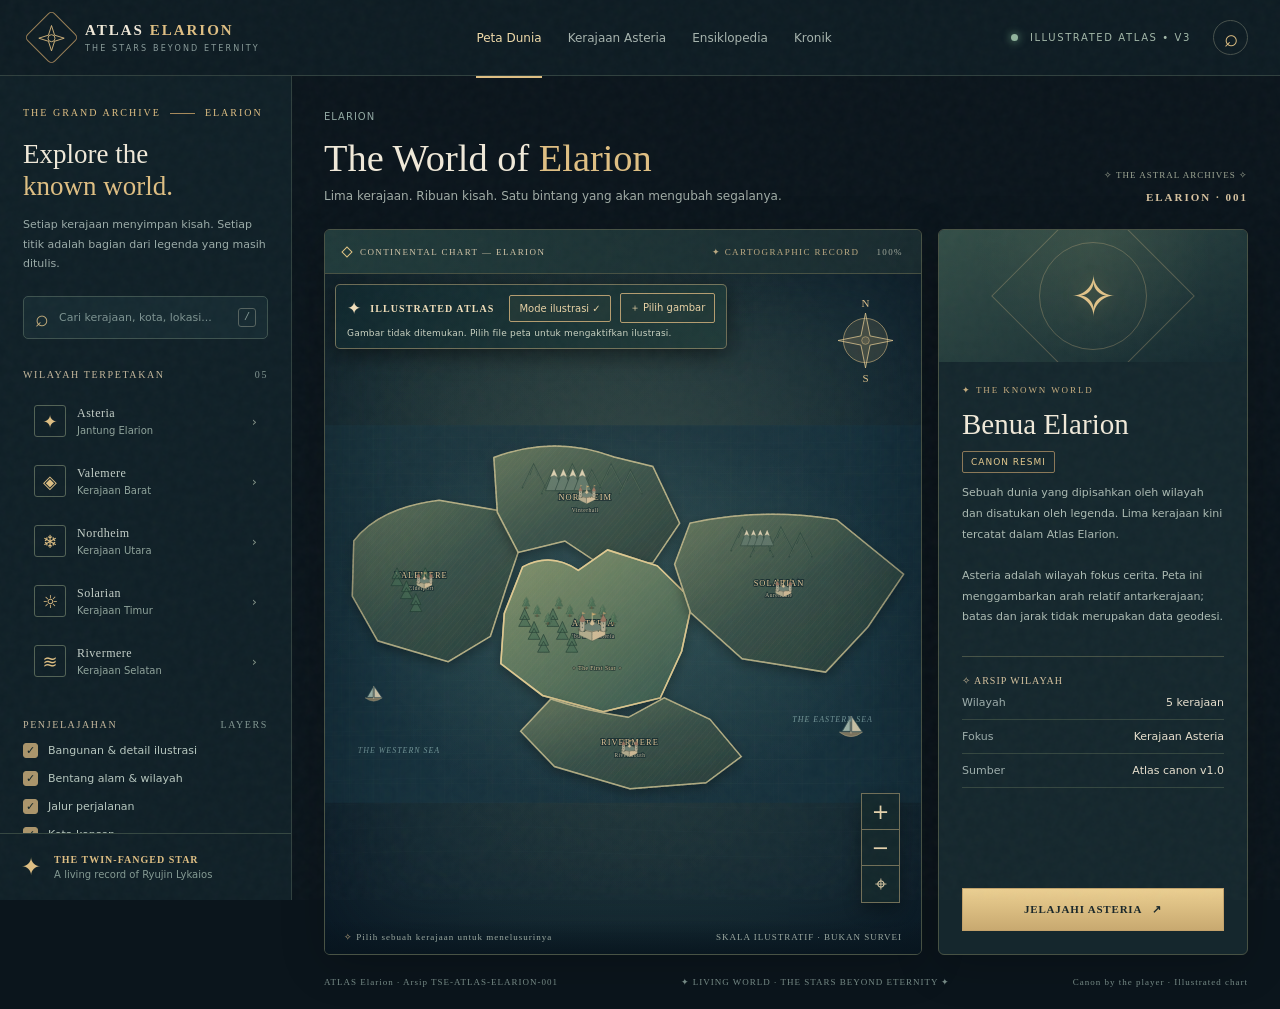
==== commit 0f42cbb1: "Load illustrated photo atlas module in website V3" ====
--- a/atlas-elarion/index.html
+++ b/atlas-elarion/index.html
@@ -13,9 +13,11 @@
 <link rel="preconnect" href="https://fonts.gstatic.com" crossorigin>
 <link href="https://fonts.googleapis.com/css2?family=Cinzel:wght@400;500;600;700&family=DM+Sans:wght@400;500;600;700&family=Marcellus&display=swap" rel="stylesheet">
 <link rel="stylesheet" href="./style.css?v=2">
+<link rel="stylesheet" href="./photo-atlas.css?v=3">
 <script src="./data.js?v=2" defer></script>
 <script src="./map-art.js?v=2" defer></script>
 <script src="./app.js?v=2" defer></script>
+<script src="./photo-atlas.js?v=3" defer></script>
 </head>
 <body>
 <div class="grain" aria-hidden="true"></div>
@@ -33,7 +35,7 @@
    <button class="nav-link" data-top="chronicle">Kronik</button>
   </nav>
   <div class="top-actions">
-   <span class="top-edition"><span class="live-dot"></span> ILLUSTRATED ATLAS • V2</span>
+   <span class="top-edition"><span class="live-dot"></span> ILLUSTRATED ATLAS • V3</span>
    <button class="icon-button" id="searchShortcut" aria-label="Cari lokasi">⌕</button>
   </div>
  </header>
--- a/atlas-elarion/photo-atlas.css
+++ b/atlas-elarion/photo-atlas.css
@@ -0,0 +1,27 @@
+
+/* Elarion — Illustrated Atlas 3D-style image viewer */
+.map-stage.illustrated-active{aspect-ratio:var(--art-ratio,1.33333);height:auto;min-height:0;background:#182629;transition:background .18s ease}
+.map-stage.illustrated-active:before,.map-stage.illustrated-active .map-vignette{display:none}
+.map-stage.illustrated-active .compass{display:none}
+.map-stage.illustrated-active .map-bottom{z-index:8;background:linear-gradient(0deg,rgba(7,13,22,.91),transparent);padding:15px 19px}
+.map-stage.illustrated-active .map-controls{z-index:9}
+.atlas-photo-pane{position:absolute;inset:0;z-index:2;overflow:hidden;pointer-events:none}
+.atlas-photo-frame{position:absolute;inset:0;width:100%;height:100%;transform-origin:0 0;will-change:transform;pointer-events:none}
+.atlas-photo-img{display:block;width:100%;height:100%;object-fit:fill;user-select:none;-webkit-user-drag:none;filter:saturate(1.05) contrast(1.03)}
+.atlas-photo-spots{position:absolute;inset:0;pointer-events:none}
+.art-hotspot{position:absolute;transform:translate(-50%,-50%);width:34px;height:34px;padding:0;border:0;background:none;color:#fbe6af;z-index:2;pointer-events:auto;display:grid;place-items:center;cursor:pointer}
+.art-hotspot-orbit{display:grid;place-items:center;width:26px;height:26px;border-radius:50%;border:2px solid #f2d493;background:rgba(10,25,27,.72);box-shadow:0 2px 8px #000c,0 0 0 5px #e4cc8e32,0 0 15px #fbdd9860;transition:transform .15s}
+.art-hotspot-core{font-family:Georgia,serif;font-size:13px;line-height:1;text-shadow:0 0 5px #000}
+.art-hotspot:hover .art-hotspot-orbit,.art-hotspot:focus-visible .art-hotspot-orbit{transform:scale(1.2);background:#e1b878;color:#25363a}
+.art-hotspot-tip{position:absolute;bottom:calc(100% + 3px);left:50%;transform:translateX(-50%);display:none;white-space:nowrap;pointer-events:none;background:#14272bef;border:1px solid #e3c58e;color:#f8e5b5;padding:8px 11px;border-radius:3px;font:600 10px var(--serif,Georgia,serif);letter-spacing:.3px;box-shadow:0 3px 16px #0009}
+.art-hotspot:is(:hover,:focus-visible) .art-hotspot-tip{display:block}
+.atlas-photo-tools{position:absolute;left:10px;top:10px;z-index:12;max-width:calc(100% - 120px);border:1px solid #d5b98478;background:linear-gradient(120deg,#10282edc,#203b39d9);box-shadow:0 5px 22px #0008;border-radius:5px;color:#f2dfba;backdrop-filter:blur(7px);padding:8px 11px;display:grid;gap:4px}
+.atlas-photo-top{display:flex;align-items:center;gap:9px;flex-wrap:wrap}
+.atlas-photo-symbol{font-size:17px}
+.atlas-photo-top strong{font:600 10px var(--serif,Georgia,serif);letter-spacing:1.1px;margin-right:6px}
+.atlas-photo-mode,.atlas-photo-upload{border:1px solid #b49d70;background:#223937eb;color:#e8d2a5;border-radius:2px;padding:7px 9px;white-space:nowrap;font-size:10px;cursor:pointer}
+.atlas-photo-mode:hover,.atlas-photo-upload:hover{background:#dec18a;color:#142b2e}
+.atlas-photo-status{font-size:9px;color:#cad3c2;letter-spacing:.2px;max-width:390px;line-height:1.4}
+.map-stage.art-drag:after{content:"Lepas gambar untuk memasang peta ilustrasi";position:absolute;inset:0;display:grid;place-items:center;background:#0e222ad9;border:3px dashed #e0c28a;z-index:20;font:20px var(--serif);color:#e4cb93}
+@media(max-width:800px){.atlas-photo-tools{left:6px;top:6px;max-width:calc(100% - 48px);padding:5px 8px}.atlas-photo-top{gap:5px}.atlas-photo-top strong{font-size:8px}.atlas-photo-mode,.atlas-photo-upload{font-size:9px;padding:5px 6px}.atlas-photo-status{font-size:8px}.art-hotspot{width:31px;height:31px}.art-hotspot-orbit{width:23px;height:23px}.art-hotspot-core{font-size:11px}.map-stage.illustrated-active .map-controls{bottom:52px}.map-stage.illustrated-active .map-bottom span:last-child{display:none}}
+@media(prefers-reduced-motion:reduce){.art-hotspot-orbit,.map-stage.illustrated-active{transition:none}}
